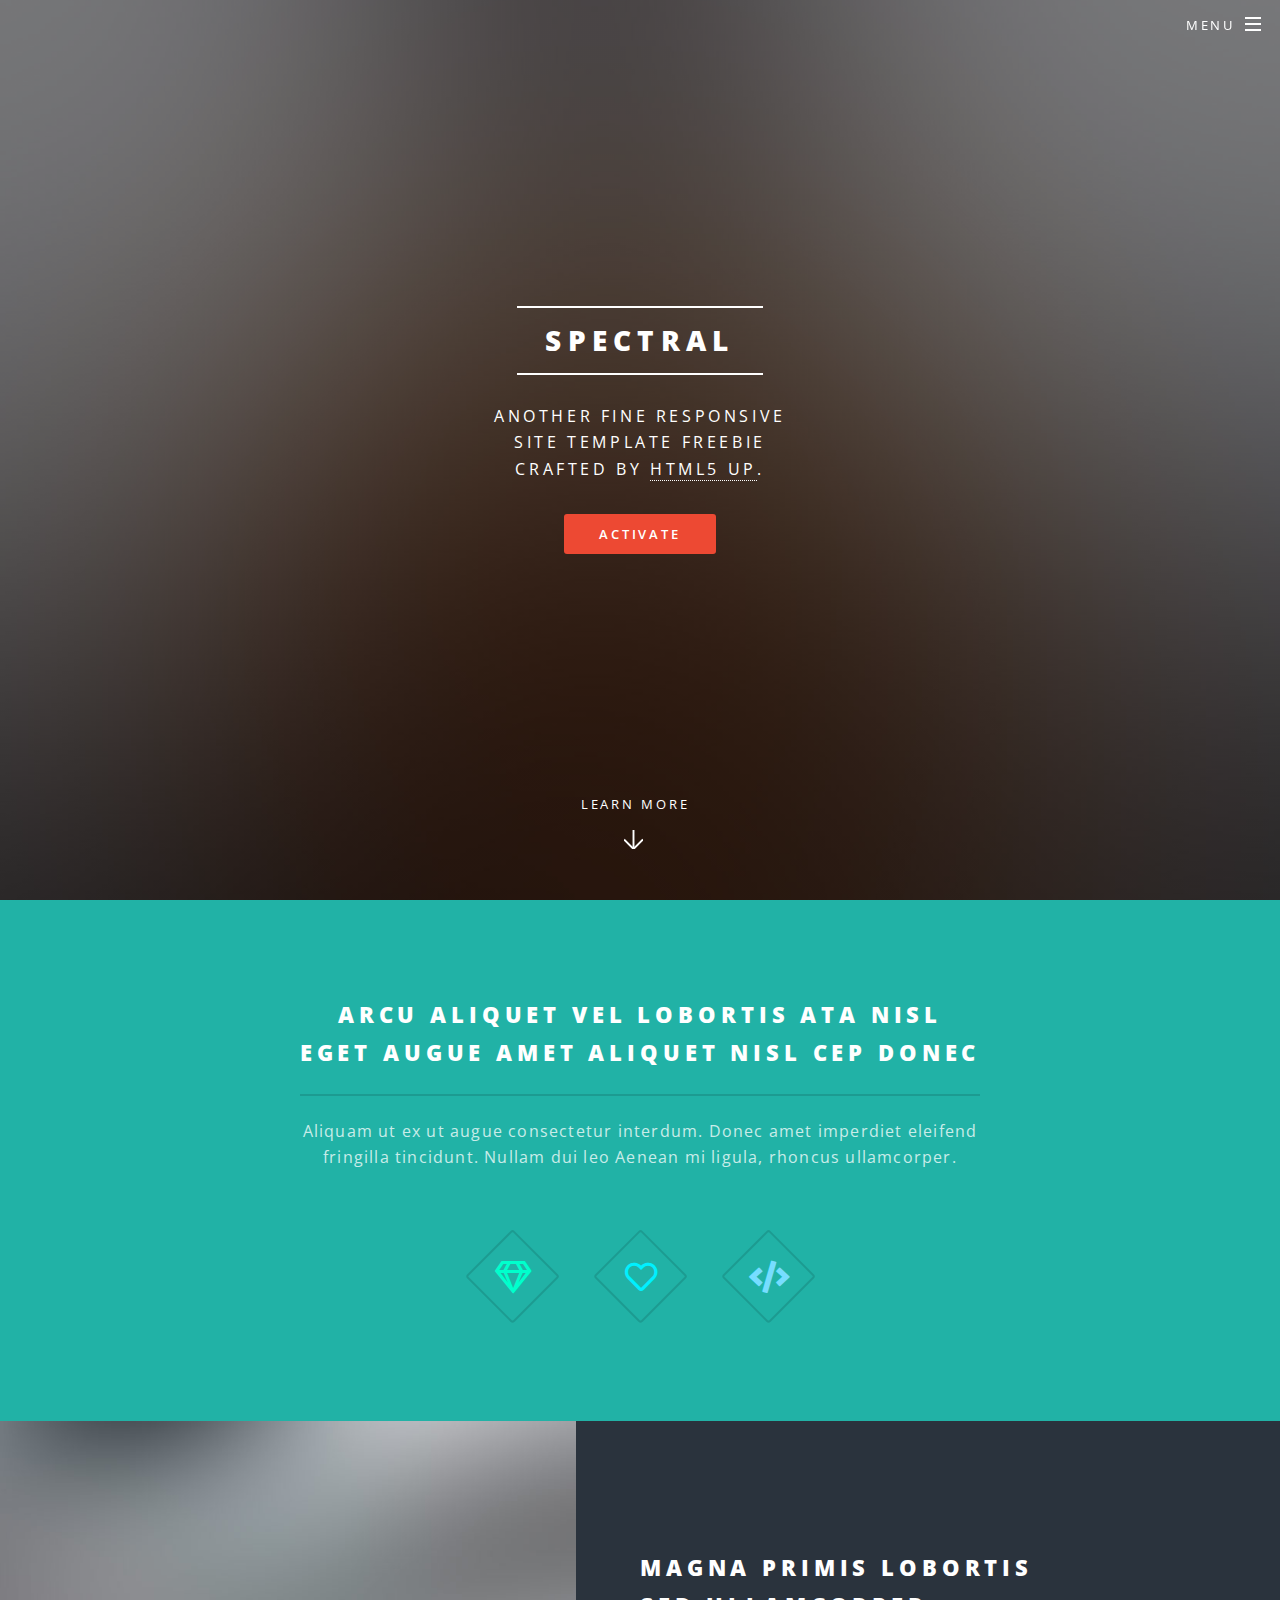
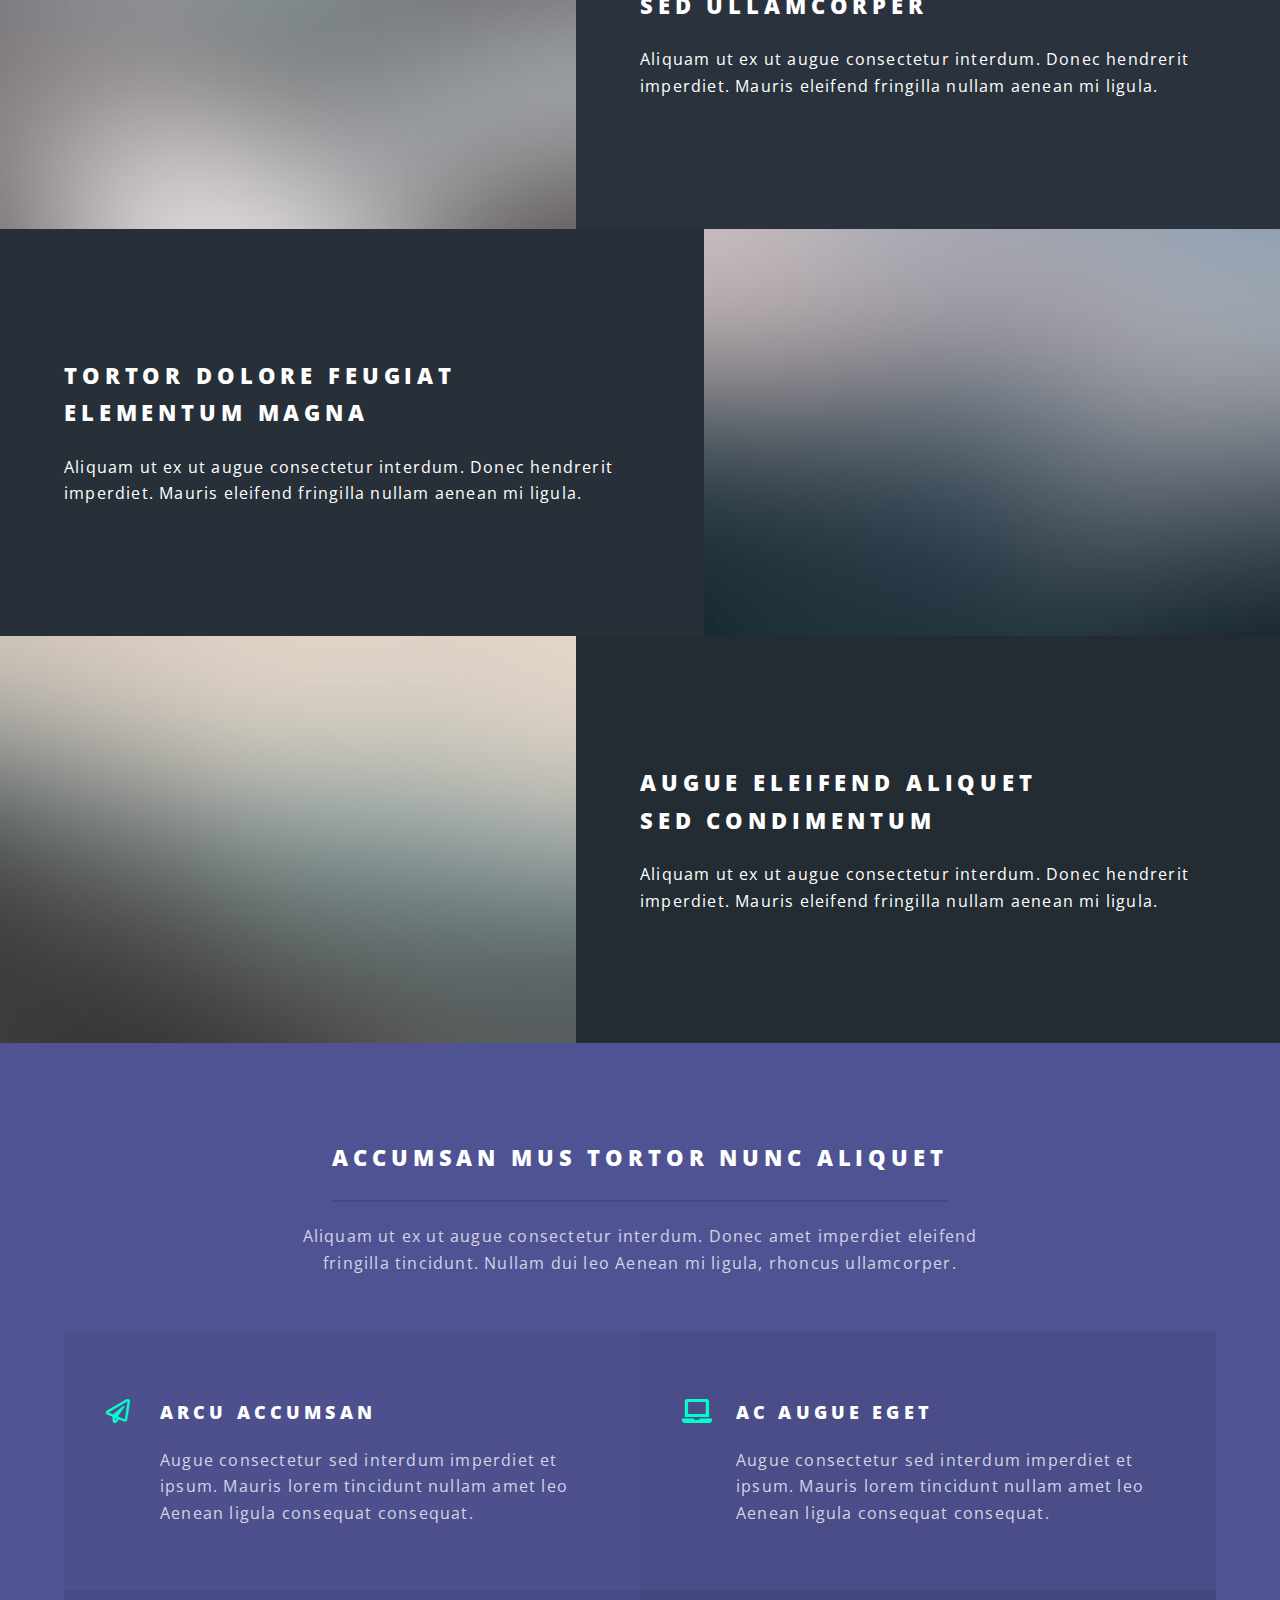
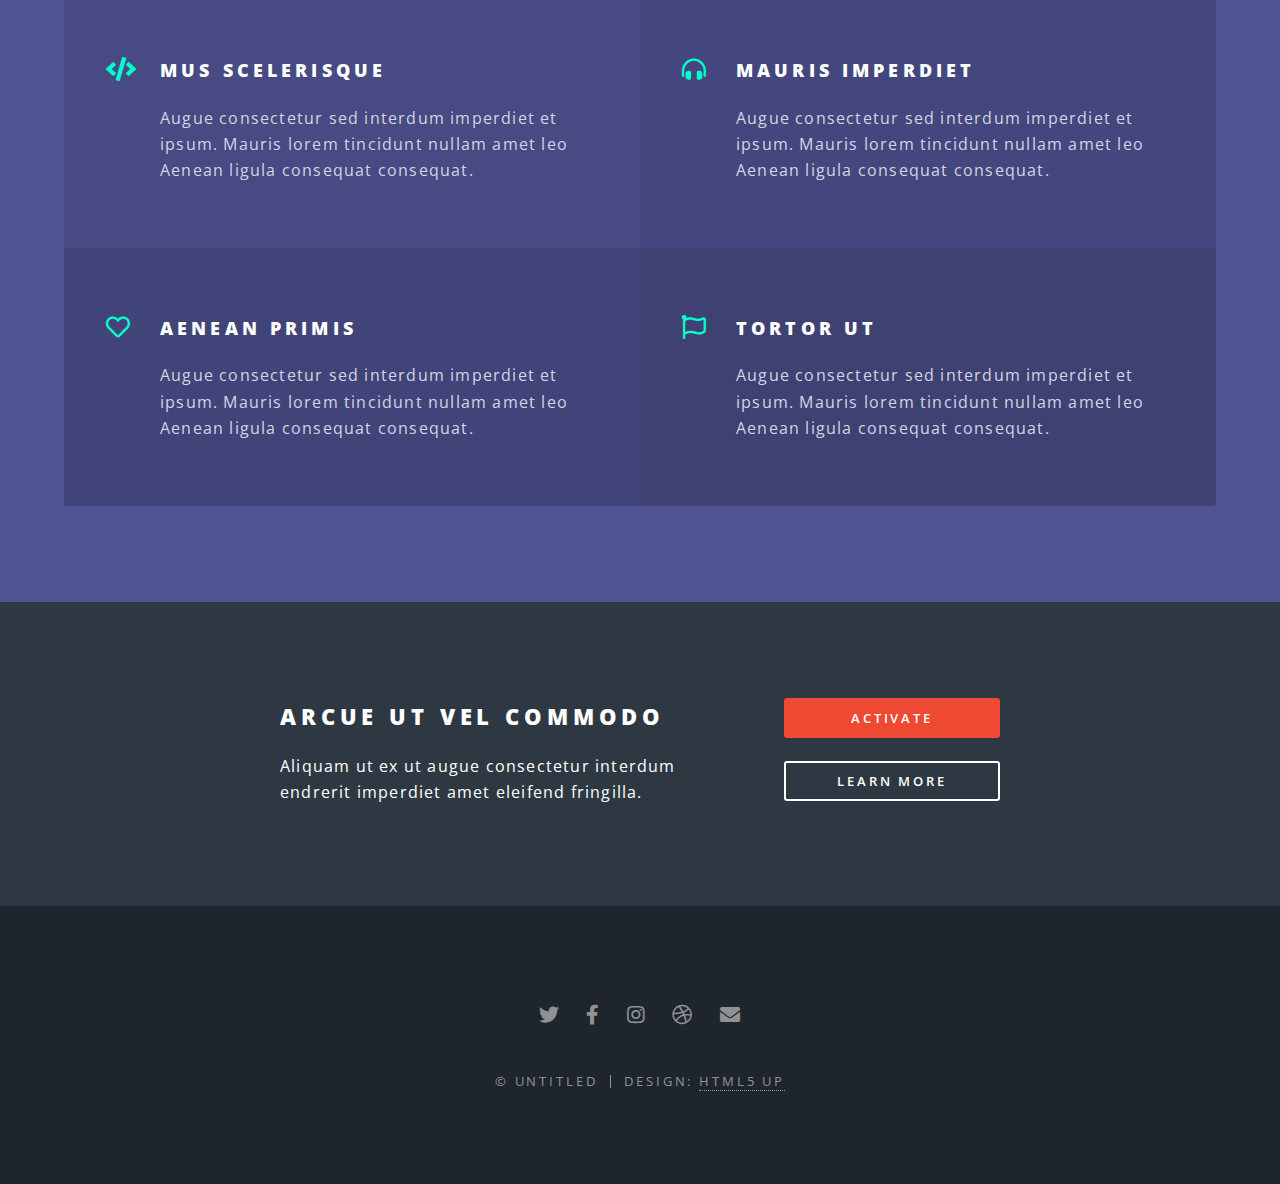
==== index.html @ 1d1eb337 "visualizar" ====
<!DOCTYPE HTML>
<!--
	Spectral by HTML5 UP
	html5up.net | @ajlkn
	Free for personal and commercial use under the CCA 3.0 license (html5up.net/license)
-->
<html>
	<head>
		<title>Spectral by HTML5 UP</title>
		<meta charset="utf-8" />
		<meta name="viewport" content="width=device-width, initial-scale=1, user-scalable=no" />
		<link rel="stylesheet" href="assets/css/main.css" />
		<noscript><link rel="stylesheet" href="assets/css/noscript.css" /></noscript>
	</head>
	<body class="landing is-preload">

		<!-- Page Wrapper -->
			<div id="page-wrapper">

				<!-- Header -->
					<header id="header" class="alt">
						<h1><a href="index.html">Spectral</a></h1>
						<nav id="nav">
							<ul>
								<li class="special">
									<a href="#menu" class="menuToggle"><span>Menu</span></a>
									<div id="menu">
										<ul>
											<li><a href="index.html">Home</a></li>
											<li><a href="generic.html">Generic</a></li>
                                            <li><a href="generic2.html">Generic2</a></li>
                                            <li><a href="generic3.html">Generic3</a></li>
                                            <li><a href="generic4.html">Generic4</a></li>
                                            
                                            
											<li><a href="elements.html">Elements</a></li>
											<li><a href="#">Sign Up</a></li>
											<li><a href="#">Log In</a></li>
										</ul>
									</div>
								</li>
							</ul>
						</nav>
					</header>

				<!-- Banner -->
					<section id="banner">
						<div class="inner">
							<h2>Spectral</h2>
							<p>Another fine responsive<br />
							site template freebie<br />
							crafted by <a href="http://html5up.net">HTML5 UP</a>.</p>
							<ul class="actions special">
								<li><a href="#" class="button primary">Activate</a></li>
							</ul>
						</div>
						<a href="#one" class="more scrolly">Learn More</a>
					</section>

				<!-- One -->
					<section id="one" class="wrapper style1 special">
						<div class="inner">
							<header class="major">
								<h2>Arcu aliquet vel lobortis ata nisl<br />
								eget augue amet aliquet nisl cep donec</h2>
								<p>Aliquam ut ex ut augue consectetur interdum. Donec amet imperdiet eleifend<br />
								fringilla tincidunt. Nullam dui leo Aenean mi ligula, rhoncus ullamcorper.</p>
							</header>
							<ul class="icons major">
								<li><span class="icon fa-gem major style1"><span class="label">Lorem</span></span></li>
								<li><span class="icon fa-heart major style2"><span class="label">Ipsum</span></span></li>
								<li><span class="icon solid fa-code major style3"><span class="label">Dolor</span></span></li>
							</ul>
						</div>
					</section>

				<!-- Two -->
					<section id="two" class="wrapper alt style2">
						<section class="spotlight">
							<div class="image"><img src="images/pic01.jpg" alt="" /></div><div class="content">
								<h2>Magna primis lobortis<br />
								sed ullamcorper</h2>
								<p>Aliquam ut ex ut augue consectetur interdum. Donec hendrerit imperdiet. Mauris eleifend fringilla nullam aenean mi ligula.</p>
							</div>
						</section>
						<section class="spotlight">
							<div class="image"><img src="images/pic02.jpg" alt="" /></div><div class="content">
								<h2>Tortor dolore feugiat<br />
								elementum magna</h2>
								<p>Aliquam ut ex ut augue consectetur interdum. Donec hendrerit imperdiet. Mauris eleifend fringilla nullam aenean mi ligula.</p>
							</div>
						</section>
						<section class="spotlight">
							<div class="image"><img src="images/pic03.jpg" alt="" /></div><div class="content">
								<h2>Augue eleifend aliquet<br />
								sed condimentum</h2>
								<p>Aliquam ut ex ut augue consectetur interdum. Donec hendrerit imperdiet. Mauris eleifend fringilla nullam aenean mi ligula.</p>
							</div>
						</section>
					</section>

				<!-- Three -->
					<section id="three" class="wrapper style3 special">
						<div class="inner">
							<header class="major">
								<h2>Accumsan mus tortor nunc aliquet</h2>
								<p>Aliquam ut ex ut augue consectetur interdum. Donec amet imperdiet eleifend<br />
								fringilla tincidunt. Nullam dui leo Aenean mi ligula, rhoncus ullamcorper.</p>
							</header>
							<ul class="features">
								<li class="icon fa-paper-plane">
									<h3>Arcu accumsan</h3>
									<p>Augue consectetur sed interdum imperdiet et ipsum. Mauris lorem tincidunt nullam amet leo Aenean ligula consequat consequat.</p>
								</li>
								<li class="icon solid fa-laptop">
									<h3>Ac Augue Eget</h3>
									<p>Augue consectetur sed interdum imperdiet et ipsum. Mauris lorem tincidunt nullam amet leo Aenean ligula consequat consequat.</p>
								</li>
								<li class="icon solid fa-code">
									<h3>Mus Scelerisque</h3>
									<p>Augue consectetur sed interdum imperdiet et ipsum. Mauris lorem tincidunt nullam amet leo Aenean ligula consequat consequat.</p>
								</li>
								<li class="icon solid fa-headphones-alt">
									<h3>Mauris Imperdiet</h3>
									<p>Augue consectetur sed interdum imperdiet et ipsum. Mauris lorem tincidunt nullam amet leo Aenean ligula consequat consequat.</p>
								</li>
								<li class="icon fa-heart">
									<h3>Aenean Primis</h3>
									<p>Augue consectetur sed interdum imperdiet et ipsum. Mauris lorem tincidunt nullam amet leo Aenean ligula consequat consequat.</p>
								</li>
								<li class="icon fa-flag">
									<h3>Tortor Ut</h3>
									<p>Augue consectetur sed interdum imperdiet et ipsum. Mauris lorem tincidunt nullam amet leo Aenean ligula consequat consequat.</p>
								</li>
							</ul>
						</div>
					</section>

				<!-- CTA -->
					<section id="cta" class="wrapper style4">
						<div class="inner">
							<header>
								<h2>Arcue ut vel commodo</h2>
								<p>Aliquam ut ex ut augue consectetur interdum endrerit imperdiet amet eleifend fringilla.</p>
							</header>
							<ul class="actions stacked">
								<li><a href="#" class="button fit primary">Activate</a></li>
								<li><a href="#" class="button fit">Learn More</a></li>
							</ul>
						</div>
					</section>

				<!-- Footer -->
					<footer id="footer">
						<ul class="icons">
							<li><a href="#" class="icon brands fa-twitter"><span class="label">Twitter</span></a></li>
							<li><a href="#" class="icon brands fa-facebook-f"><span class="label">Facebook</span></a></li>
							<li><a href="#" class="icon brands fa-instagram"><span class="label">Instagram</span></a></li>
							<li><a href="#" class="icon brands fa-dribbble"><span class="label">Dribbble</span></a></li>
							<li><a href="#" class="icon solid fa-envelope"><span class="label">Email</span></a></li>
						</ul>
						<ul class="copyright">
							<li>&copy; Untitled</li><li>Design: <a href="http://html5up.net">HTML5 UP</a></li>
						</ul>
					</footer>

			</div>

		<!-- Scripts -->
			<script src="assets/js/jquery.min.js"></script>
			<script src="assets/js/jquery.scrollex.min.js"></script>
			<script src="assets/js/jquery.scrolly.min.js"></script>
			<script src="assets/js/browser.min.js"></script>
			<script src="assets/js/breakpoints.min.js"></script>
			<script src="assets/js/util.js"></script>
			<script src="assets/js/main.js"></script>

	</body>
</html>
---- assets/css/main.css ----
@import url(fontawesome-all.min.css);
@import url("https://fonts.googleapis.com/css?family=Open+Sans:400,400italic,600,600italic,800,800italic");

/*
	Spectral by HTML5 UP
	html5up.net | @ajlkn
	Free for personal and commercial use under the CCA 3.0 license (html5up.net/license)
*/

html, body, div, span, applet, object,
iframe, h1, h2, h3, h4, h5, h6, p, blockquote,
pre, a, abbr, acronym, address, big, cite,
code, del, dfn, em, img, ins, kbd, q, s, samp,
small, strike, strong, sub, sup, tt, var, b,
u, i, center, dl, dt, dd, ol, ul, li, fieldset,
form, label, legend, table, caption, tbody,
tfoot, thead, tr, th, td, article, aside,
canvas, details, embed, figure, figcaption,
footer, header, hgroup, menu, nav, output, ruby,
section, summary, time, mark, audio, video {
	margin: 0;
	padding: 0;
	border: 0;
	font-size: 100%;
	font: inherit;
	vertical-align: baseline;}

article, aside, details, figcaption, figure,
footer, header, hgroup, menu, nav, section {
	display: block;}

body {
	line-height: 1;
}

ol, ul {
	list-style: none;
}

blockquote, q {
	quotes: none;
}

	blockquote:before, blockquote:after, q:before, q:after {
		content: '';
		content: none;
	}

table {
	border-collapse: collapse;
	border-spacing: 0;
}

body {
	-webkit-text-size-adjust: none;
}

mark {
	background-color: transparent;
	color: inherit;
}

input::-moz-focus-inner {
	border: 0;
	padding: 0;
}

input, select, textarea {
	-moz-appearance: none;
	-webkit-appearance: none;
	-ms-appearance: none;
	appearance: none;
}

/* Basic */

	@-ms-viewport {
		width: device-width;
	}

	html {
		box-sizing: border-box;
	}

	*, *:before, *:after {
		box-sizing: inherit;
	}

	body {
		background: #2e3842;
	}

		body.is-preload *, body.is-preload *:before, body.is-preload *:after {
			-moz-animation: none !important;
			-webkit-animation: none !important;
			-ms-animation: none !important;
			animation: none !important;
			-moz-transition: none !important;
			-webkit-transition: none !important;
			-ms-transition: none !important;
			transition: none !important;
		}

	body, input, select, textarea {
		color: #fff;
		font-family: "Open Sans", Helvetica, sans-serif;
		font-size: 15pt;
		font-weight: 400;
		letter-spacing: 0.075em;
		line-height: 1.65em;
	}

		@media screen and (max-width: 1680px) {

			body, input, select, textarea {
				font-size: 13pt;
			}

		}

		@media screen and (max-width: 1280px) {

			body, input, select, textarea {
				font-size: 12pt;
			}

		}

		@media screen and (max-width: 736px) {

			body, input, select, textarea {
				font-size: 11pt;
				letter-spacing: 0.0375em;
			}

		}

	a {
		-moz-transition: color 0.2s ease, border-bottom-color 0.2s ease;
		-webkit-transition: color 0.2s ease, border-bottom-color 0.2s ease;
		-ms-transition: color 0.2s ease, border-bottom-color 0.2s ease;
		transition: color 0.2s ease, border-bottom-color 0.2s ease;
		border-bottom: dotted 1px;
		color: inherit;
		text-decoration: none;
	}

		a:hover {
			border-bottom-color: transparent;
		}

	strong, b {
		color: #fff;
		font-weight: 600;
	}

	em, i {
		font-style: italic;
	}

	p {
		margin: 0 0 2em 0;
	}

	h1, h2, h3, h4, h5, h6 {
		color: #fff;
		font-weight: 800;
		letter-spacing: 0.225em;
		line-height: 1em;
		margin: 0 0 1em 0;
		text-transform: uppercase;
	}

		h1 a, h2 a, h3 a, h4 a, h5 a, h6 a {
			color: inherit;
			text-decoration: none;
		}

	h2 {
		font-size: 1.35em;
		line-height: 1.75em;
	}

		@media screen and (max-width: 736px) {

			h2 {
				font-size: 1.1em;
				line-height: 1.65em;
			}

		}

	h3 {
		font-size: 1.15em;
		line-height: 1.75em;
	}

		@media screen and (max-width: 736px) {

			h3 {
				font-size: 1em;
				line-height: 1.65em;
			}

		}

	h4 {
		font-size: 1em;
		line-height: 1.5em;
	}

	h5 {
		font-size: 0.8em;
		line-height: 1.5em;
	}

	h6 {
		font-size: 0.7em;
		line-height: 1.5em;
	}

	sub {
		font-size: 0.8em;
		position: relative;
		top: 0.5em;
	}

	sup {
		font-size: 0.8em;
		position: relative;
		top: -0.5em;
	}

	hr {
		border: 0;
		border-bottom: solid 2px #fff;
		margin: 3em 0;
	}

		hr.major {
			margin: 4.5em 0;
		}

	blockquote {
		border-left: solid 4px #fff;
		font-style: italic;
		margin: 0 0 2em 0;
		padding: 0.5em 0 0.5em 2em;
	}

	code {
		background: rgba(144, 144, 144, 0.25);
		border-radius: 3px;
		font-family: "Courier New", monospace;
		font-size: 0.9em;
		letter-spacing: 0;
		margin: 0 0.25em;
		padding: 0.25em 0.65em;
	}

	pre {
		-webkit-overflow-scrolling: touch;
		font-family: "Courier New", monospace;
		font-size: 0.9em;
		margin: 0 0 2em 0;
	}

		pre code {
			display: block;
			line-height: 1.75em;
			padding: 1em 1.5em;
			overflow-x: auto;
		}

	.align-left {
		text-align: left;
	}

	.align-center {
		text-align: center;
	}

	.align-right {
		text-align: right;
	}

/* Row */

	.row {
		display: flex;
		flex-wrap: wrap;
		box-sizing: border-box;
		align-items: stretch;
	}

		.row > * {
			box-sizing: border-box;
		}

		.row.gtr-uniform > * > :last-child {
			margin-bottom: 0;
		}

		.row.aln-left {
			justify-content: flex-start;
		}

		.row.aln-center {
			justify-content: center;
		}

		.row.aln-right {
			justify-content: flex-end;
		}

		.row.aln-top {
			align-items: flex-start;
		}

		.row.aln-middle {
			align-items: center;
		}

		.row.aln-bottom {
			align-items: flex-end;
		}

		.row > .imp {
			order: -1;
		}

		.row > .col-1 {
			width: 8.33333%;
		}

		.row > .off-1 {
			margin-left: 8.33333%;
		}

		.row > .col-2 {
			width: 16.66667%;
		}

		.row > .off-2 {
			margin-left: 16.66667%;
		}

		.row > .col-3 {
			width: 25%;
		}

		.row > .off-3 {
			margin-left: 25%;
		}

		.row > .col-4 {
			width: 33.33333%;
		}

		.row > .off-4 {
			margin-left: 33.33333%;
		}

		.row > .col-5 {
			width: 41.66667%;
		}

		.row > .off-5 {
			margin-left: 41.66667%;
		}

		.row > .col-6 {
			width: 50%;
		}

		.row > .off-6 {
			margin-left: 50%;
		}

		.row > .col-7 {
			width: 58.33333%;
		}

		.row > .off-7 {
			margin-left: 58.33333%;
		}

		.row > .col-8 {
			width: 66.66667%;
		}

		.row > .off-8 {
			margin-left: 66.66667%;
		}

		.row > .col-9 {
			width: 75%;
		}

		.row > .off-9 {
			margin-left: 75%;
		}

		.row > .col-10 {
			width: 83.33333%;
		}

		.row > .off-10 {
			margin-left: 83.33333%;
		}

		.row > .col-11 {
			width: 91.66667%;
		}

		.row > .off-11 {
			margin-left: 91.66667%;
		}

		.row > .col-12 {
			width: 100%;
		}

		.row > .off-12 {
			margin-left: 100%;
		}

		.row.gtr-0 {
			margin-top: 0;
			margin-left: 0em;
		}

			.row.gtr-0 > * {
				padding: 0 0 0 0em;
			}

			.row.gtr-0.gtr-uniform {
				margin-top: 0em;
			}

				.row.gtr-0.gtr-uniform > * {
					padding-top: 0em;
				}

		.row.gtr-25 {
			margin-top: 0;
			margin-left: -0.375em;
		}

			.row.gtr-25 > * {
				padding: 0 0 0 0.375em;
			}

			.row.gtr-25.gtr-uniform {
				margin-top: -0.375em;
			}

				.row.gtr-25.gtr-uniform > * {
					padding-top: 0.375em;
				}

		.row.gtr-50 {
			margin-top: 0;
			margin-left: -0.75em;
		}

			.row.gtr-50 > * {
				padding: 0 0 0 0.75em;
			}

			.row.gtr-50.gtr-uniform {
				margin-top: -0.75em;
			}

				.row.gtr-50.gtr-uniform > * {
					padding-top: 0.75em;
				}

		.row {
			margin-top: 0;
			margin-left: -1.5em;
		}

			.row > * {
				padding: 0 0 0 1.5em;
			}

			.row.gtr-uniform {
				margin-top: -1.5em;
			}

				.row.gtr-uniform > * {
					padding-top: 1.5em;
				}

		.row.gtr-150 {
			margin-top: 0;
			margin-left: -2.25em;
		}

			.row.gtr-150 > * {
				padding: 0 0 0 2.25em;
			}

			.row.gtr-150.gtr-uniform {
				margin-top: -2.25em;
			}

				.row.gtr-150.gtr-uniform > * {
					padding-top: 2.25em;
				}

		.row.gtr-200 {
			margin-top: 0;
			margin-left: -3em;
		}

			.row.gtr-200 > * {
				padding: 0 0 0 3em;
			}

			.row.gtr-200.gtr-uniform {
				margin-top: -3em;
			}

				.row.gtr-200.gtr-uniform > * {
					padding-top: 3em;
				}

		@media screen and (max-width: 1680px) {

			.row {
				display: flex;
				flex-wrap: wrap;
				box-sizing: border-box;
				align-items: stretch;
			}

				.row > * {
					box-sizing: border-box;
				}

				.row.gtr-uniform > * > :last-child {
					margin-bottom: 0;
				}

				.row.aln-left {
					justify-content: flex-start;
				}

				.row.aln-center {
					justify-content: center;
				}

				.row.aln-right {
					justify-content: flex-end;
				}

				.row.aln-top {
					align-items: flex-start;
				}

				.row.aln-middle {
					align-items: center;
				}

				.row.aln-bottom {
					align-items: flex-end;
				}

				.row > .imp-xlarge {
					order: -1;
				}

				.row > .col-1-xlarge {
					width: 8.33333%;
				}

				.row > .off-1-xlarge {
					margin-left: 8.33333%;
				}

				.row > .col-2-xlarge {
					width: 16.66667%;
				}

				.row > .off-2-xlarge {
					margin-left: 16.66667%;
				}

				.row > .col-3-xlarge {
					width: 25%;
				}

				.row > .off-3-xlarge {
					margin-left: 25%;
				}

				.row > .col-4-xlarge {
					width: 33.33333%;
				}

				.row > .off-4-xlarge {
					margin-left: 33.33333%;
				}

				.row > .col-5-xlarge {
					width: 41.66667%;
				}

				.row > .off-5-xlarge {
					margin-left: 41.66667%;
				}

				.row > .col-6-xlarge {
					width: 50%;
				}

				.row > .off-6-xlarge {
					margin-left: 50%;
				}

				.row > .col-7-xlarge {
					width: 58.33333%;
				}

				.row > .off-7-xlarge {
					margin-left: 58.33333%;
				}

				.row > .col-8-xlarge {
					width: 66.66667%;
				}

				.row > .off-8-xlarge {
					margin-left: 66.66667%;
				}

				.row > .col-9-xlarge {
					width: 75%;
				}

				.row > .off-9-xlarge {
					margin-left: 75%;
				}

				.row > .col-10-xlarge {
					width: 83.33333%;
				}

				.row > .off-10-xlarge {
					margin-left: 83.33333%;
				}

				.row > .col-11-xlarge {
					width: 91.66667%;
				}

				.row > .off-11-xlarge {
					margin-left: 91.66667%;
				}

				.row > .col-12-xlarge {
					width: 100%;
				}

				.row > .off-12-xlarge {
					margin-left: 100%;
				}

				.row.gtr-0 {
					margin-top: 0;
					margin-left: 0em;
				}

					.row.gtr-0 > * {
						padding: 0 0 0 0em;
					}

					.row.gtr-0.gtr-uniform {
						margin-top: 0em;
					}

						.row.gtr-0.gtr-uniform > * {
							padding-top: 0em;
						}

				.row.gtr-25 {
					margin-top: 0;
					margin-left: -0.375em;
				}

					.row.gtr-25 > * {
						padding: 0 0 0 0.375em;
					}

					.row.gtr-25.gtr-uniform {
						margin-top: -0.375em;
					}

						.row.gtr-25.gtr-uniform > * {
							padding-top: 0.375em;
						}

				.row.gtr-50 {
					margin-top: 0;
					margin-left: -0.75em;
				}

					.row.gtr-50 > * {
						padding: 0 0 0 0.75em;
					}

					.row.gtr-50.gtr-uniform {
						margin-top: -0.75em;
					}

						.row.gtr-50.gtr-uniform > * {
							padding-top: 0.75em;
						}

				.row {
					margin-top: 0;
					margin-left: -1.5em;
				}

					.row > * {
						padding: 0 0 0 1.5em;
					}

					.row.gtr-uniform {
						margin-top: -1.5em;
					}

						.row.gtr-uniform > * {
							padding-top: 1.5em;
						}

				.row.gtr-150 {
					margin-top: 0;
					margin-left: -2.25em;
				}

					.row.gtr-150 > * {
						padding: 0 0 0 2.25em;
					}

					.row.gtr-150.gtr-uniform {
						margin-top: -2.25em;
					}

						.row.gtr-150.gtr-uniform > * {
							padding-top: 2.25em;
						}

				.row.gtr-200 {
					margin-top: 0;
					margin-left: -3em;
				}

					.row.gtr-200 > * {
						padding: 0 0 0 3em;
					}

					.row.gtr-200.gtr-uniform {
						margin-top: -3em;
					}

						.row.gtr-200.gtr-uniform > * {
							padding-top: 3em;
						}

		}

		@media screen and (max-width: 1280px) {

			.row {
				display: flex;
				flex-wrap: wrap;
				box-sizing: border-box;
				align-items: stretch;
			}

				.row > * {
					box-sizing: border-box;
				}

				.row.gtr-uniform > * > :last-child {
					margin-bottom: 0;
				}

				.row.aln-left {
					justify-content: flex-start;
				}

				.row.aln-center {
					justify-content: center;
				}

				.row.aln-right {
					justify-content: flex-end;
				}

				.row.aln-top {
					align-items: flex-start;
				}

				.row.aln-middle {
					align-items: center;
				}

				.row.aln-bottom {
					align-items: flex-end;
				}

				.row > .imp-large {
					order: -1;
				}

				.row > .col-1-large {
					width: 8.33333%;
				}

				.row > .off-1-large {
					margin-left: 8.33333%;
				}

				.row > .col-2-large {
					width: 16.66667%;
				}

				.row > .off-2-large {
					margin-left: 16.66667%;
				}

				.row > .col-3-large {
					width: 25%;
				}

				.row > .off-3-large {
					margin-left: 25%;
				}

				.row > .col-4-large {
					width: 33.33333%;
				}

				.row > .off-4-large {
					margin-left: 33.33333%;
				}

				.row > .col-5-large {
					width: 41.66667%;
				}

				.row > .off-5-large {
					margin-left: 41.66667%;
				}

				.row > .col-6-large {
					width: 50%;
				}

				.row > .off-6-large {
					margin-left: 50%;
				}

				.row > .col-7-large {
					width: 58.33333%;
				}

				.row > .off-7-large {
					margin-left: 58.33333%;
				}

				.row > .col-8-large {
					width: 66.66667%;
				}

				.row > .off-8-large {
					margin-left: 66.66667%;
				}

				.row > .col-9-large {
					width: 75%;
				}

				.row > .off-9-large {
					margin-left: 75%;
				}

				.row > .col-10-large {
					width: 83.33333%;
				}

				.row > .off-10-large {
					margin-left: 83.33333%;
				}

				.row > .col-11-large {
					width: 91.66667%;
				}

				.row > .off-11-large {
					margin-left: 91.66667%;
				}

				.row > .col-12-large {
					width: 100%;
				}

				.row > .off-12-large {
					margin-left: 100%;
				}

				.row.gtr-0 {
					margin-top: 0;
					margin-left: 0em;
				}

					.row.gtr-0 > * {
						padding: 0 0 0 0em;
					}

					.row.gtr-0.gtr-uniform {
						margin-top: 0em;
					}

						.row.gtr-0.gtr-uniform > * {
							padding-top: 0em;
						}

				.row.gtr-25 {
					margin-top: 0;
					margin-left: -0.375em;
				}

					.row.gtr-25 > * {
						padding: 0 0 0 0.375em;
					}

					.row.gtr-25.gtr-uniform {
						margin-top: -0.375em;
					}

						.row.gtr-25.gtr-uniform > * {
							padding-top: 0.375em;
						}

				.row.gtr-50 {
					margin-top: 0;
					margin-left: -0.75em;
				}

					.row.gtr-50 > * {
						padding: 0 0 0 0.75em;
					}

					.row.gtr-50.gtr-uniform {
						margin-top: -0.75em;
					}

						.row.gtr-50.gtr-uniform > * {
							padding-top: 0.75em;
						}

				.row {
					margin-top: 0;
					margin-left: -1.5em;
				}

					.row > * {
						padding: 0 0 0 1.5em;
					}

					.row.gtr-uniform {
						margin-top: -1.5em;
					}

						.row.gtr-uniform > * {
							padding-top: 1.5em;
						}

				.row.gtr-150 {
					margin-top: 0;
					margin-left: -2.25em;
				}

					.row.gtr-150 > * {
						padding: 0 0 0 2.25em;
					}

					.row.gtr-150.gtr-uniform {
						margin-top: -2.25em;
					}

						.row.gtr-150.gtr-uniform > * {
							padding-top: 2.25em;
						}

				.row.gtr-200 {
					margin-top: 0;
					margin-left: -3em;
				}

					.row.gtr-200 > * {
						padding: 0 0 0 3em;
					}

					.row.gtr-200.gtr-uniform {
						margin-top: -3em;
					}

						.row.gtr-200.gtr-uniform > * {
							padding-top: 3em;
						}

		}

		@media screen and (max-width: 980px) {

			.row {
				display: flex;
				flex-wrap: wrap;
				box-sizing: border-box;
				align-items: stretch;
			}

				.row > * {
					box-sizing: border-box;
				}

				.row.gtr-uniform > * > :last-child {
					margin-bottom: 0;
				}

				.row.aln-left {
					justify-content: flex-start;
				}

				.row.aln-center {
					justify-content: center;
				}

				.row.aln-right {
					justify-content: flex-end;
				}

				.row.aln-top {
					align-items: flex-start;
				}

				.row.aln-middle {
					align-items: center;
				}

				.row.aln-bottom {
					align-items: flex-end;
				}

				.row > .imp-medium {
					order: -1;
				}

				.row > .col-1-medium {
					width: 8.33333%;
				}

				.row > .off-1-medium {
					margin-left: 8.33333%;
				}

				.row > .col-2-medium {
					width: 16.66667%;
				}

				.row > .off-2-medium {
					margin-left: 16.66667%;
				}

				.row > .col-3-medium {
					width: 25%;
				}

				.row > .off-3-medium {
					margin-left: 25%;
				}

				.row > .col-4-medium {
					width: 33.33333%;
				}

				.row > .off-4-medium {
					margin-left: 33.33333%;
				}

				.row > .col-5-medium {
					width: 41.66667%;
				}

				.row > .off-5-medium {
					margin-left: 41.66667%;
				}

				.row > .col-6-medium {
					width: 50%;
				}

				.row > .off-6-medium {
					margin-left: 50%;
				}

				.row > .col-7-medium {
					width: 58.33333%;
				}

				.row > .off-7-medium {
					margin-left: 58.33333%;
				}

				.row > .col-8-medium {
					width: 66.66667%;
				}

				.row > .off-8-medium {
					margin-left: 66.66667%;
				}

				.row > .col-9-medium {
					width: 75%;
				}

				.row > .off-9-medium {
					margin-left: 75%;
				}

				.row > .col-10-medium {
					width: 83.33333%;
				}

				.row > .off-10-medium {
					margin-left: 83.33333%;
				}

				.row > .col-11-medium {
					width: 91.66667%;
				}

				.row > .off-11-medium {
					margin-left: 91.66667%;
				}

				.row > .col-12-medium {
					width: 100%;
				}

				.row > .off-12-medium {
					margin-left: 100%;
				}

				.row.gtr-0 {
					margin-top: 0;
					margin-left: 0em;
				}

					.row.gtr-0 > * {
						padding: 0 0 0 0em;
					}

					.row.gtr-0.gtr-uniform {
						margin-top: 0em;
					}

						.row.gtr-0.gtr-uniform > * {
							padding-top: 0em;
						}

				.row.gtr-25 {
					margin-top: 0;
					margin-left: -0.375em;
				}

					.row.gtr-25 > * {
						padding: 0 0 0 0.375em;
					}

					.row.gtr-25.gtr-uniform {
						margin-top: -0.375em;
					}

						.row.gtr-25.gtr-uniform > * {
							padding-top: 0.375em;
						}

				.row.gtr-50 {
					margin-top: 0;
					margin-left: -0.75em;
				}

					.row.gtr-50 > * {
						padding: 0 0 0 0.75em;
					}

					.row.gtr-50.gtr-uniform {
						margin-top: -0.75em;
					}

						.row.gtr-50.gtr-uniform > * {
							padding-top: 0.75em;
						}

				.row {
					margin-top: 0;
					margin-left: -1.5em;
				}

					.row > * {
						padding: 0 0 0 1.5em;
					}

					.row.gtr-uniform {
						margin-top: -1.5em;
					}

						.row.gtr-uniform > * {
							padding-top: 1.5em;
						}

				.row.gtr-150 {
					margin-top: 0;
					margin-left: -2.25em;
				}

					.row.gtr-150 > * {
						padding: 0 0 0 2.25em;
					}

					.row.gtr-150.gtr-uniform {
						margin-top: -2.25em;
					}

						.row.gtr-150.gtr-uniform > * {
							padding-top: 2.25em;
						}

				.row.gtr-200 {
					margin-top: 0;
					margin-left: -3em;
				}

					.row.gtr-200 > * {
						padding: 0 0 0 3em;
					}

					.row.gtr-200.gtr-uniform {
						margin-top: -3em;
					}

						.row.gtr-200.gtr-uniform > * {
							padding-top: 3em;
						}

		}

		@media screen and (max-width: 736px) {

			.row {
				display: flex;
				flex-wrap: wrap;
				box-sizing: border-box;
				align-items: stretch;
			}

				.row > * {
					box-sizing: border-box;
				}

				.row.gtr-uniform > * > :last-child {
					margin-bottom: 0;
				}

				.row.aln-left {
					justify-content: flex-start;
				}

				.row.aln-center {
					justify-content: center;
				}

				.row.aln-right {
					justify-content: flex-end;
				}

				.row.aln-top {
					align-items: flex-start;
				}

				.row.aln-middle {
					align-items: center;
				}

				.row.aln-bottom {
					align-items: flex-end;
				}

				.row > .imp-small {
					order: -1;
				}

				.row > .col-1-small {
					width: 8.33333%;
				}

				.row > .off-1-small {
					margin-left: 8.33333%;
				}

				.row > .col-2-small {
					width: 16.66667%;
				}

				.row > .off-2-small {
					margin-left: 16.66667%;
				}

				.row > .col-3-small {
					width: 25%;
				}

				.row > .off-3-small {
					margin-left: 25%;
				}

				.row > .col-4-small {
					width: 33.33333%;
				}

				.row > .off-4-small {
					margin-left: 33.33333%;
				}

				.row > .col-5-small {
					width: 41.66667%;
				}

				.row > .off-5-small {
					margin-left: 41.66667%;
				}

				.row > .col-6-small {
					width: 50%;
				}

				.row > .off-6-small {
					margin-left: 50%;
				}

				.row > .col-7-small {
					width: 58.33333%;
				}

				.row > .off-7-small {
					margin-left: 58.33333%;
				}

				.row > .col-8-small {
					width: 66.66667%;
				}

				.row > .off-8-small {
					margin-left: 66.66667%;
				}

				.row > .col-9-small {
					width: 75%;
				}

				.row > .off-9-small {
					margin-left: 75%;
				}

				.row > .col-10-small {
					width: 83.33333%;
				}

				.row > .off-10-small {
					margin-left: 83.33333%;
				}

				.row > .col-11-small {
					width: 91.66667%;
				}

				.row > .off-11-small {
					margin-left: 91.66667%;
				}

				.row > .col-12-small {
					width: 100%;
				}

				.row > .off-12-small {
					margin-left: 100%;
				}

				.row.gtr-0 {
					margin-top: 0;
					margin-left: 0em;
				}

					.row.gtr-0 > * {
						padding: 0 0 0 0em;
					}

					.row.gtr-0.gtr-uniform {
						margin-top: 0em;
					}

						.row.gtr-0.gtr-uniform > * {
							padding-top: 0em;
						}

				.row.gtr-25 {
					margin-top: 0;
					margin-left: -0.375em;
				}

					.row.gtr-25 > * {
						padding: 0 0 0 0.375em;
					}

					.row.gtr-25.gtr-uniform {
						margin-top: -0.375em;
					}

						.row.gtr-25.gtr-uniform > * {
							padding-top: 0.375em;
						}

				.row.gtr-50 {
					margin-top: 0;
					margin-left: -0.75em;
				}

					.row.gtr-50 > * {
						padding: 0 0 0 0.75em;
					}

					.row.gtr-50.gtr-uniform {
						margin-top: -0.75em;
					}

						.row.gtr-50.gtr-uniform > * {
							padding-top: 0.75em;
						}

				.row {
					margin-top: 0;
					margin-left: -1.5em;
				}

					.row > * {
						padding: 0 0 0 1.5em;
					}

					.row.gtr-uniform {
						margin-top: -1.5em;
					}

						.row.gtr-uniform > * {
							padding-top: 1.5em;
						}

				.row.gtr-150 {
					margin-top: 0;
					margin-left: -2.25em;
				}

					.row.gtr-150 > * {
						padding: 0 0 0 2.25em;
					}

					.row.gtr-150.gtr-uniform {
						margin-top: -2.25em;
					}

						.row.gtr-150.gtr-uniform > * {
							padding-top: 2.25em;
						}

				.row.gtr-200 {
					margin-top: 0;
					margin-left: -3em;
				}

					.row.gtr-200 > * {
						padding: 0 0 0 3em;
					}

					.row.gtr-200.gtr-uniform {
						margin-top: -3em;
					}

						.row.gtr-200.gtr-uniform > * {
							padding-top: 3em;
						}

		}

		@media screen and (max-width: 480px) {

			.row {
				display: flex;
				flex-wrap: wrap;
				box-sizing: border-box;
				align-items: stretch;
			}

				.row > * {
					box-sizing: border-box;
				}

				.row.gtr-uniform > * > :last-child {
					margin-bottom: 0;
				}

				.row.aln-left {
					justify-content: flex-start;
				}

				.row.aln-center {
					justify-content: center;
				}

				.row.aln-right {
					justify-content: flex-end;
				}

				.row.aln-top {
					align-items: flex-start;
				}

				.row.aln-middle {
					align-items: center;
				}

				.row.aln-bottom {
					align-items: flex-end;
				}

				.row > .imp-xsmall {
					order: -1;
				}

				.row > .col-1-xsmall {
					width: 8.33333%;
				}

				.row > .off-1-xsmall {
					margin-left: 8.33333%;
				}

				.row > .col-2-xsmall {
					width: 16.66667%;
				}

				.row > .off-2-xsmall {
					margin-left: 16.66667%;
				}

				.row > .col-3-xsmall {
					width: 25%;
				}

				.row > .off-3-xsmall {
					margin-left: 25%;
				}

				.row > .col-4-xsmall {
					width: 33.33333%;
				}

				.row > .off-4-xsmall {
					margin-left: 33.33333%;
				}

				.row > .col-5-xsmall {
					width: 41.66667%;
				}

				.row > .off-5-xsmall {
					margin-left: 41.66667%;
				}

				.row > .col-6-xsmall {
					width: 50%;
				}

				.row > .off-6-xsmall {
					margin-left: 50%;
				}

				.row > .col-7-xsmall {
					width: 58.33333%;
				}

				.row > .off-7-xsmall {
					margin-left: 58.33333%;
				}

				.row > .col-8-xsmall {
					width: 66.66667%;
				}

				.row > .off-8-xsmall {
					margin-left: 66.66667%;
				}

				.row > .col-9-xsmall {
					width: 75%;
				}

				.row > .off-9-xsmall {
					margin-left: 75%;
				}

				.row > .col-10-xsmall {
					width: 83.33333%;
				}

				.row > .off-10-xsmall {
					margin-left: 83.33333%;
				}

				.row > .col-11-xsmall {
					width: 91.66667%;
				}

				.row > .off-11-xsmall {
					margin-left: 91.66667%;
				}

				.row > .col-12-xsmall {
					width: 100%;
				}

				.row > .off-12-xsmall {
					margin-left: 100%;
				}

				.row.gtr-0 {
					margin-top: 0;
					margin-left: 0em;
				}

					.row.gtr-0 > * {
						padding: 0 0 0 0em;
					}

					.row.gtr-0.gtr-uniform {
						margin-top: 0em;
					}

						.row.gtr-0.gtr-uniform > * {
							padding-top: 0em;
						}

				.row.gtr-25 {
					margin-top: 0;
					margin-left: -0.375em;
				}

					.row.gtr-25 > * {
						padding: 0 0 0 0.375em;
					}

					.row.gtr-25.gtr-uniform {
						margin-top: -0.375em;
					}

						.row.gtr-25.gtr-uniform > * {
							padding-top: 0.375em;
						}

				.row.gtr-50 {
					margin-top: 0;
					margin-left: -0.75em;
				}

					.row.gtr-50 > * {
						padding: 0 0 0 0.75em;
					}

					.row.gtr-50.gtr-uniform {
						margin-top: -0.75em;
					}

						.row.gtr-50.gtr-uniform > * {
							padding-top: 0.75em;
						}

				.row {
					margin-top: 0;
					margin-left: -1.5em;
				}

					.row > * {
						padding: 0 0 0 1.5em;
					}

					.row.gtr-uniform {
						margin-top: -1.5em;
					}

						.row.gtr-uniform > * {
							padding-top: 1.5em;
						}

				.row.gtr-150 {
					margin-top: 0;
					margin-left: -2.25em;
				}

					.row.gtr-150 > * {
						padding: 0 0 0 2.25em;
					}

					.row.gtr-150.gtr-uniform {
						margin-top: -2.25em;
					}

						.row.gtr-150.gtr-uniform > * {
							padding-top: 2.25em;
						}

				.row.gtr-200 {
					margin-top: 0;
					margin-left: -3em;
				}

					.row.gtr-200 > * {
						padding: 0 0 0 3em;
					}

					.row.gtr-200.gtr-uniform {
						margin-top: -3em;
					}

						.row.gtr-200.gtr-uniform > * {
							padding-top: 3em;
						}

		}

/* Section/Article */

	section.special, article.special {
		text-align: center;
	}

	header p {
		color: rgba(255, 255, 255, 0.5);
		position: relative;
		top: -0.25em;
	}

	header h3 + p {
		font-size: 1.1em;
	}

	header h4 + p,
	header h5 + p,
	header h6 + p {
		font-size: 0.9em;
	}

	header.major {
		margin: 0 0 3.5em 0;
	}

		header.major h2, header.major h3, header.major h4, header.major h5, header.major h6 {
			border-bottom: solid 2px #fff;
			display: inline-block;
			padding-bottom: 1em;
			position: relative;
		}

			header.major h2:after, header.major h3:after, header.major h4:after, header.major h5:after, header.major h6:after {
				content: '';
				display: block;
				height: 1px;
			}

		header.major p {
			color: #fff;
			top: 0;
		}

		@media screen and (max-width: 736px) {

			header.major {
				margin: 0 0 2em 0;
			}

		}

	@media screen and (max-width: 980px) {

		header br {
			display: none;
		}

	}

/* Form */

	form {
		margin: 0 0 2em 0;
	}

	label {
		color: #fff;
		display: block;
		font-size: 0.9em;
		font-weight: 600;
		margin: 0 0 1em 0;
	}

	input[type="text"],
	input[type="password"],
	input[type="email"],
	select,
	textarea {
		-moz-appearance: none;
		-webkit-appearance: none;
		-ms-appearance: none;
		appearance: none;
		background-color: rgba(144, 144, 144, 0.25);
		border-radius: 3px;
		border: none;
		color: inherit;
		display: block;
		outline: 0;
		padding: 0 1em;
		text-decoration: none;
		width: 100%;
	}

		input[type="text"]:invalid,
		input[type="password"]:invalid,
		input[type="email"]:invalid,
		select:invalid,
		textarea:invalid {
			box-shadow: none;
		}

		input[type="text"]:focus,
		input[type="password"]:focus,
		input[type="email"]:focus,
		select:focus,
		textarea:focus {
			box-shadow: 0 0 0 2px #21b2a6;
		}

	select {
		background-size: 1.25em;
		background-repeat: no-repeat;
		background-position: calc(100% - 1em) center;
		height: 2.75em;
		padding-right: 2.75em;
		text-overflow: ellipsis;
	}

		select:focus::-ms-value {
			background-color: transparent;
		}

		select::-ms-expand {
			display: none;
		}

	input[type="text"],
	input[type="password"],
	input[type="email"],
	select {
		height: 2.75em;
	}

	textarea {
		padding: 0.75em 1em;
	}

	input[type="checkbox"],
	input[type="radio"] {
		-moz-appearance: none;
		-webkit-appearance: none;
		-ms-appearance: none;
		appearance: none;
		display: block;
		float: left;
		margin-right: -2em;
		opacity: 0;
		width: 1em;
		z-index: -1;
	}

		input[type="checkbox"] + label,
		input[type="radio"] + label {
			text-decoration: none;
			color: #fff;
			cursor: pointer;
			display: inline-block;
			font-size: 1em;
			font-weight: 400;
			padding-left: 2.4em;
			padding-right: 0.75em;
			position: relative;
		}

			input[type="checkbox"] + label:before,
			input[type="radio"] + label:before {
				-moz-osx-font-smoothing: grayscale;
				-webkit-font-smoothing: antialiased;
				display: inline-block;
				font-style: normal;
				font-variant: normal;
				text-rendering: auto;
				line-height: 1;
				text-transform: none !important;
				font-family: 'Font Awesome 5 Free';
				font-weight: 900;
			}

			input[type="checkbox"] + label:before,
			input[type="radio"] + label:before {
				background: rgba(144, 144, 144, 0.25);
				border-radius: 3px;
				content: '';
				display: inline-block;
				font-size: 0.8em;
				height: 2.0625em;
				left: 0;
				line-height: 2.0625em;
				position: absolute;
				text-align: center;
				top: 0;
				width: 2.0625em;
			}

		input[type="checkbox"]:checked + label:before,
		input[type="radio"]:checked + label:before {
			background: #2e3842;
			color: #fff;
			content: '\f00c';
		}

		input[type="checkbox"]:focus + label:before,
		input[type="radio"]:focus + label:before {
			box-shadow: 0 0 0 2px #21b2a6;
		}

	input[type="checkbox"] + label:before {
		border-radius: 3px;
	}

	input[type="radio"] + label:before {
		border-radius: 100%;
	}

	::-webkit-input-placeholder {
		color: rgba(255, 255, 255, 0.5) !important;
		opacity: 1.0;
	}

	:-moz-placeholder {
		color: rgba(255, 255, 255, 0.5) !important;
		opacity: 1.0;
	}

	::-moz-placeholder {
		color: rgba(255, 255, 255, 0.5) !important;
		opacity: 1.0;
	}

	:-ms-input-placeholder {
		color: rgba(255, 255, 255, 0.5) !important;
		opacity: 1.0;
	}

/* Box */

	.box {
		border-radius: 3px;
		border: solid 2px #fff;
		margin-bottom: 2em;
		padding: 1.5em;
	}

		.box > :last-child,
		.box > :last-child > :last-child,
		.box > :last-child > :last-child > :last-child {
			margin-bottom: 0;
		}

		.box.alt {
			border: 0;
			border-radius: 0;
			padding: 0;
		}

/* Icon */

	.icon {
		text-decoration: none;
		border-bottom: none;
		position: relative;
	}

		.icon:before {
			-moz-osx-font-smoothing: grayscale;
			-webkit-font-smoothing: antialiased;
			display: inline-block;
			font-style: normal;
			font-variant: normal;
			text-rendering: auto;
			line-height: 1;
			text-transform: none !important;
			font-family: 'Font Awesome 5 Free';
			font-weight: 400;
		}

		.icon > .label {
			display: none;
		}

		.icon:before {
			line-height: inherit;
		}

		.icon.solid:before {
			font-weight: 900;
		}

		.icon.brands:before {
			font-family: 'Font Awesome 5 Brands';
		}

		.icon.major {
			-moz-transform: rotate(-45deg);
			-webkit-transform: rotate(-45deg);
			-ms-transform: rotate(-45deg);
			transform: rotate(-45deg);
			border-radius: 3px;
			border: solid 2px #fff;
			display: inline-block;
			font-size: 1.35em;
			height: calc(3em + 2px);
			line-height: 3em;
			text-align: center;
			width: calc(3em + 2px);
		}

			.icon.major:before {
				-moz-transform: rotate(45deg);
				-webkit-transform: rotate(45deg);
				-ms-transform: rotate(45deg);
				transform: rotate(45deg);
				display: inline-block;
				font-size: 1.5em;
			}

			@media screen and (max-width: 736px) {

				.icon.major {
					font-size: 1em;
				}

			}

		.icon.style1 {
			color: #00ffcc;
		}

		.icon.style2 {
			color: #00f0ff;
		}

		.icon.style3 {
			color: #76ddff;
		}

/* Image */

	.image {
		border-radius: 3px;
		border: 0;
		display: inline-block;
		position: relative;
	}

		.image img {
			border-radius: 3px;
			display: block;
		}

		.image.left {
			float: left;
			margin: 0 2em 2em 0;
			top: 0.25em;
		}

		.image.right {
			float: right;
			margin: 0 0 2em 2em;
			top: 0.25em;
		}

		.image.left, .image.right {
			max-width: 40%;
		}

			.image.left img, .image.right img {
				width: 100%;
			}

		.image.fit {
			display: block;
			margin: 0 0 2em 0;
			width: 100%;
		}

			.image.fit img {
				width: 100%;
			}

/* List */

	ol {
		list-style: decimal;
		margin: 0 0 2em 0;
		padding-left: 1.25em;
	}

		ol li {
			padding-left: 0.25em;
		}

	ul {
		list-style: disc;
		margin: 0 0 2em 0;
		padding-left: 1em;
	}

		ul li {
			padding-left: 0.5em;
		}

		ul.alt {
			list-style: none;
			padding-left: 0;
		}

			ul.alt li {
				border-top: solid 1px #fff;
				padding: 0.5em 0;
			}

				ul.alt li:first-child {
					border-top: 0;
					padding-top: 0;
				}

	dl {
		margin: 0 0 2em 0;
	}

/* Actions */

	ul.actions {
		display: -moz-flex;
		display: -webkit-flex;
		display: -ms-flex;
		display: flex;
		cursor: default;
		list-style: none;
		margin-left: -1em;
		padding-left: 0;
	}

		ul.actions li {
			padding: 0 0 0 1em;
			vertical-align: middle;
		}

		ul.actions.special {
			-moz-justify-content: center;
			-webkit-justify-content: center;
			-ms-justify-content: center;
			justify-content: center;
			width: 100%;
			margin-left: 0;
		}

			ul.actions.special li:first-child {
				padding-left: 0;
			}

		ul.actions.stacked {
			-moz-flex-direction: column;
			-webkit-flex-direction: column;
			-ms-flex-direction: column;
			flex-direction: column;
			margin-left: 0;
		}

			ul.actions.stacked li {
				padding: 1em 0 0 0;
			}

				ul.actions.stacked li:first-child {
					padding-top: 0;
				}

		ul.actions.fit {
			width: calc(100% + 1em);
		}

			ul.actions.fit li {
				-moz-flex-grow: 1;
				-webkit-flex-grow: 1;
				-ms-flex-grow: 1;
				flex-grow: 1;
				-moz-flex-shrink: 1;
				-webkit-flex-shrink: 1;
				-ms-flex-shrink: 1;
				flex-shrink: 1;
				width: 100%;
			}

				ul.actions.fit li > * {
					width: 100%;
				}

			ul.actions.fit.stacked {
				width: 100%;
			}

		@media screen and (max-width: 480px) {

			ul.actions:not(.fixed) {
				-moz-flex-direction: column;
				-webkit-flex-direction: column;
				-ms-flex-direction: column;
				flex-direction: column;
				margin-left: 0;
				width: 100% !important;
			}

				ul.actions:not(.fixed) li {
					-moz-flex-grow: 1;
					-webkit-flex-grow: 1;
					-ms-flex-grow: 1;
					flex-grow: 1;
					-moz-flex-shrink: 1;
					-webkit-flex-shrink: 1;
					-ms-flex-shrink: 1;
					flex-shrink: 1;
					padding: 1em 0 0 0;
					text-align: center;
					width: 100%;
				}

					ul.actions:not(.fixed) li > * {
						width: 100%;
					}

					ul.actions:not(.fixed) li:first-child {
						padding-top: 0;
					}

					ul.actions:not(.fixed) li input[type="submit"],
					ul.actions:not(.fixed) li input[type="reset"],
					ul.actions:not(.fixed) li input[type="button"],
					ul.actions:not(.fixed) li button,
					ul.actions:not(.fixed) li .button {
						width: 100%;
					}

						ul.actions:not(.fixed) li input[type="submit"].icon:before,
						ul.actions:not(.fixed) li input[type="reset"].icon:before,
						ul.actions:not(.fixed) li input[type="button"].icon:before,
						ul.actions:not(.fixed) li button.icon:before,
						ul.actions:not(.fixed) li .button.icon:before {
							margin-left: -0.5em;
						}

		}

/* Icons */

	ul.icons {
		cursor: default;
		list-style: none;
		padding-left: 0;
	}

		ul.icons li {
			display: inline-block;
			padding: 0 1em 0 0;
		}

			ul.icons li:last-child {
				padding-right: 0 !important;
			}

		ul.icons.major {
			padding: 1em 0;
		}

			ul.icons.major li {
				padding-right: 3.5em;
			}

				@media screen and (max-width: 736px) {

					ul.icons.major li {
						padding: 0 1em !important;
					}

				}

/* Table */

	.table-wrapper {
		-webkit-overflow-scrolling: touch;
		overflow-x: auto;
	}

	table {
		margin: 0 0 2em 0;
		width: 100%;
	}

		table tbody tr {
			border: solid 1px #fff;
			border-left: 0;
			border-right: 0;
		}

			table tbody tr:nth-child(2n + 1) {
				background-color: rgba(144, 144, 144, 0.25);
			}

		table td {
			padding: 0.75em 0.75em;
		}

		table th {
			color: #fff;
			font-size: 0.9em;
			font-weight: 600;
			padding: 0 0.75em 0.75em 0.75em;
			text-align: left;
		}

		table thead {
			border-bottom: solid 2px #fff;
		}

		table tfoot {
			border-top: solid 2px #fff;
		}

		table.alt {
			border-collapse: separate;
		}

			table.alt tbody tr td {
				border: solid 1px #fff;
				border-left-width: 0;
				border-top-width: 0;
			}

				table.alt tbody tr td:first-child {
					border-left-width: 1px;
				}

			table.alt tbody tr:first-child td {
				border-top-width: 1px;
			}

			table.alt thead {
				border-bottom: 0;
			}

			table.alt tfoot {
				border-top: 0;
			}

/* Button */

	input[type="submit"],
	input[type="reset"],
	input[type="button"],
	button,
	.button {
		-moz-appearance: none;
		-webkit-appearance: none;
		-ms-appearance: none;
		appearance: none;
		-moz-transition: background-color 0.2s ease-in-out, color 0.2s ease-in-out;
		-webkit-transition: background-color 0.2s ease-in-out, color 0.2s ease-in-out;
		-ms-transition: background-color 0.2s ease-in-out, color 0.2s ease-in-out;
		transition: background-color 0.2s ease-in-out, color 0.2s ease-in-out;
		background-color: transparent;
		border-radius: 3px;
		border: 0;
		box-shadow: inset 0 0 0 2px #fff;
		color: #fff;
		cursor: pointer;
		display: inline-block;
		font-size: 0.8em;
		font-weight: 600;
		height: 3.125em;
		letter-spacing: 0.225em;
		line-height: 3.125em;
		max-width: 30em;
		padding: 0 2.75em;
		text-align: center;
		text-decoration: none;
		text-transform: uppercase;
		white-space: nowrap;
		overflow: hidden;
		text-overflow: ellipsis;
	}

		input[type="submit"]:hover,
		input[type="reset"]:hover,
		input[type="button"]:hover,
		button:hover,
		.button:hover {
			background-color: rgba(144, 144, 144, 0.25);
		}

		input[type="submit"]:active,
		input[type="reset"]:active,
		input[type="button"]:active,
		button:active,
		.button:active {
			background-color: rgba(144, 144, 144, 0.5);
		}

		input[type="submit"].icon:before,
		input[type="reset"].icon:before,
		input[type="button"].icon:before,
		button.icon:before,
		.button.icon:before {
			margin-right: 0.5em;
		}

		input[type="submit"].fit,
		input[type="reset"].fit,
		input[type="button"].fit,
		button.fit,
		.button.fit {
			width: 100%;
		}

		input[type="submit"].small,
		input[type="reset"].small,
		input[type="button"].small,
		button.small,
		.button.small {
			font-size: 0.8em;
		}

		input[type="submit"].large,
		input[type="reset"].large,
		input[type="button"].large,
		button.large,
		.button.large {
			font-size: 1.35em;
		}

		input[type="submit"].primary,
		input[type="reset"].primary,
		input[type="button"].primary,
		button.primary,
		.button.primary {
			background-color: #ed4933;
			box-shadow: none !important;
			color: #ffffff !important;
		}

			input[type="submit"].primary:hover,
			input[type="reset"].primary:hover,
			input[type="button"].primary:hover,
			button.primary:hover,
			.button.primary:hover {
				background-color: #ef5e4a !important;
			}

			input[type="submit"].primary:active,
			input[type="reset"].primary:active,
			input[type="button"].primary:active,
			button.primary:active,
			.button.primary:active {
				background-color: #eb341c !important;
			}

		input[type="submit"].disabled, input[type="submit"]:disabled,
		input[type="reset"].disabled,
		input[type="reset"]:disabled,
		input[type="button"].disabled,
		input[type="button"]:disabled,
		button.disabled,
		button:disabled,
		.button.disabled,
		.button:disabled {
			pointer-events: none;
			opacity: 0.25;
		}

		@media screen and (max-width: 736px) {

			input[type="submit"],
			input[type="reset"],
			input[type="button"],
			button,
			.button {
				height: 3.75em;
				line-height: 3.75em;
			}

		}

/* Features */

	.features {
		display: -moz-flex;
		display: -webkit-flex;
		display: -ms-flex;
		display: flex;
		-moz-flex-wrap: wrap;
		-webkit-flex-wrap: wrap;
		-ms-flex-wrap: wrap;
		flex-wrap: wrap;
		-moz-justify-content: center;
		-webkit-justify-content: center;
		-ms-justify-content: center;
		justify-content: center;
		list-style: none;
		padding: 0;
		width: 100%;
	}

		.features li {
			padding: 4em 4em 2em 6em ;
			display: block;
			position: relative;
			text-align: left;
			width: 50%;
		}

			.features li:nth-child(1) {
				background-color: rgba(0, 0, 0, 0.035);
			}

			.features li:nth-child(2) {
				background-color: rgba(0, 0, 0, 0.07);
			}

			.features li:nth-child(3) {
				background-color: rgba(0, 0, 0, 0.105);
			}

			.features li:nth-child(4) {
				background-color: rgba(0, 0, 0, 0.14);
			}

			.features li:nth-child(5) {
				background-color: rgba(0, 0, 0, 0.175);
			}

			.features li:nth-child(6) {
				background-color: rgba(0, 0, 0, 0.21);
			}

			.features li:nth-child(7) {
				background-color: rgba(0, 0, 0, 0.245);
			}

			.features li:nth-child(8) {
				background-color: rgba(0, 0, 0, 0.28);
			}

			.features li:nth-child(9) {
				background-color: rgba(0, 0, 0, 0.315);
			}

			.features li:nth-child(10) {
				background-color: rgba(0, 0, 0, 0.35);
			}

			.features li:before {
				display: block;
				color: #00ffcc;
				position: absolute;
				left: 1.75em;
				top: 2.75em;
				font-size: 1.5em;
			}

			.features li:nth-child(1) {
				border-top-left-radius: 3px;
			}

			.features li:nth-child(2) {
				border-top-right-radius: 3px;
			}

			.features li:nth-last-child(1) {
				border-bottom-right-radius: 3px;
			}

			.features li:nth-last-child(2) {
				border-bottom-left-radius: 3px;
			}

			@media screen and (max-width: 980px) {

				.features li {
					padding: 3em 2em 1em 2em ;
					text-align: center;
				}

					.features li:before {
						left: 0;
						margin: 0 0 1em 0;
						position: relative;
						top: 0;
					}

			}

			@media screen and (max-width: 736px) {

				.features li {
					padding: 3em 0 1em 0 ;
					background-color: transparent !important;
					border-top: solid 2px #fff;
					width: 100%;
				}

					.features li:first-child {
						border-top: 0;
					}

			}

/* Spotlight */

	.spotlight {
		-moz-align-items: center;
		-webkit-align-items: center;
		-ms-align-items: center;
		align-items: center;
		display: -moz-flex;
		display: -webkit-flex;
		display: -ms-flex;
		display: flex;
	}

		.spotlight .image {
			-moz-order: 1;
			-webkit-order: 1;
			-ms-order: 1;
			order: 1;
			border-radius: 0;
			width: 40%;
		}

			.spotlight .image img {
				border-radius: 0;
				width: 100%;
			}

		.spotlight .content {
			padding: 2em 4em 0.1em 4em ;
			-moz-order: 2;
			-webkit-order: 2;
			-ms-order: 2;
			order: 2;
			max-width: 48em;
			width: 60%;
		}

		.spotlight:nth-child(2n) {
			-moz-flex-direction: row-reverse;
			-webkit-flex-direction: row-reverse;
			-ms-flex-direction: row-reverse;
			flex-direction: row-reverse;
		}

		.spotlight:nth-child(1) {
			background-color: rgba(0, 0, 0, 0.075);
		}

		.spotlight:nth-child(2) {
			background-color: rgba(0, 0, 0, 0.15);
		}

		.spotlight:nth-child(3) {
			background-color: rgba(0, 0, 0, 0.225);
		}

		.spotlight:nth-child(4) {
			background-color: rgba(0, 0, 0, 0.3);
		}

		.spotlight:nth-child(5) {
			background-color: rgba(0, 0, 0, 0.375);
		}

		.spotlight:nth-child(6) {
			background-color: rgba(0, 0, 0, 0.45);
		}

		.spotlight:nth-child(7) {
			background-color: rgba(0, 0, 0, 0.525);
		}

		.spotlight:nth-child(8) {
			background-color: rgba(0, 0, 0, 0.6);
		}

		.spotlight:nth-child(9) {
			background-color: rgba(0, 0, 0, 0.675);
		}

		.spotlight:nth-child(10) {
			background-color: rgba(0, 0, 0, 0.75);
		}

		@media screen and (max-width: 1280px) {

			.spotlight .image {
				width: 45%;
			}

			.spotlight .content {
				width: 55%;
			}

		}

		@media screen and (max-width: 980px) {

			.spotlight {
				display: block;
			}

				.spotlight br {
					display: none;
				}

				.spotlight .image {
					width: 100%;
				}

				.spotlight .content {
					padding: 4em 3em 2em 3em ;
					max-width: none;
					text-align: center;
					width: 100%;
				}

		}

		@media screen and (max-width: 736px) {

			.spotlight .content {
				padding: 3em 2em 1em 2em ;
			}

		}

/* Wrapper */

	.wrapper {
		padding: 6em 0 4em 0 ;
	}

		.wrapper > .inner {
			width: 60em;
			margin: 0 auto;
		}

			@media screen and (max-width: 1280px) {

				.wrapper > .inner {
					width: 90%;
				}

			}

			@media screen and (max-width: 980px) {

				.wrapper > .inner {
					width: 100%;
				}

			}

		.wrapper.alt {
			padding: 0;
		}

		.wrapper.style1 {
			background-color: #21b2a6;
			color: #c8ece9;
		}

			.wrapper.style1 strong, .wrapper.style1 b {
				color: #ffffff;
			}

			.wrapper.style1 h2, .wrapper.style1 h3, .wrapper.style1 h4, .wrapper.style1 h5, .wrapper.style1 h6 {
				color: #ffffff;
			}

			.wrapper.style1 hr {
				border-color: rgba(0, 0, 0, 0.125);
			}

			.wrapper.style1 blockquote {
				border-color: rgba(0, 0, 0, 0.125);
			}

			.wrapper.style1 code {
				background: rgba(255, 255, 255, 0.075);
			}

			.wrapper.style1 header p {
				color: #a6e0db;
			}

			.wrapper.style1 header.major h2, .wrapper.style1 header.major h3, .wrapper.style1 header.major h4, .wrapper.style1 header.major h5, .wrapper.style1 header.major h6 {
				border-color: rgba(0, 0, 0, 0.125);
			}

			.wrapper.style1 header.major p {
				color: #c8ece9;
			}

			.wrapper.style1 label {
				color: #ffffff;
			}

			.wrapper.style1 input[type="text"],
			.wrapper.style1 input[type="password"],
			.wrapper.style1 input[type="email"],
			.wrapper.style1 select,
			.wrapper.style1 textarea {
				background-color: rgba(255, 255, 255, 0.075);
			}

			.wrapper.style1 select {
				background-image: url("data:image/svg+xml;charset=utf8,%3Csvg xmlns='http://www.w3.org/2000/svg' width='40' height='40' preserveAspectRatio='none' viewBox='0 0 40 40'%3E%3Cpath d='M9.4,12.3l10.4,10.4l10.4-10.4c0.2-0.2,0.5-0.4,0.9-0.4c0.3,0,0.6,0.1,0.9,0.4l3.3,3.3c0.2,0.2,0.4,0.5,0.4,0.9 c0,0.4-0.1,0.6-0.4,0.9L20.7,31.9c-0.2,0.2-0.5,0.4-0.9,0.4c-0.3,0-0.6-0.1-0.9-0.4L4.3,17.3c-0.2-0.2-0.4-0.5-0.4-0.9 c0-0.4,0.1-0.6,0.4-0.9l3.3-3.3c0.2-0.2,0.5-0.4,0.9-0.4S9.1,12.1,9.4,12.3z' fill='rgba(0, 0, 0, 0.125)' /%3E%3C/svg%3E");
			}

				.wrapper.style1 select option {
					color: #ffffff;
					background: #21b2a6;
				}

			.wrapper.style1 input[type="checkbox"] + label,
			.wrapper.style1 input[type="radio"] + label {
				color: #c8ece9;
			}

				.wrapper.style1 input[type="checkbox"] + label:before,
				.wrapper.style1 input[type="radio"] + label:before {
					background: rgba(255, 255, 255, 0.075);
				}

			.wrapper.style1 input[type="checkbox"]:checked + label:before,
			.wrapper.style1 input[type="radio"]:checked + label:before {
				background: #ffffff;
				color: #21b2a6;
			}

			.wrapper.style1 ::-webkit-input-placeholder {
				color: #a6e0db !important;
			}

			.wrapper.style1 :-moz-placeholder {
				color: #a6e0db !important;
			}

			.wrapper.style1 ::-moz-placeholder {
				color: #a6e0db !important;
			}

			.wrapper.style1 :-ms-input-placeholder {
				color: #a6e0db !important;
			}

			.wrapper.style1 .formerize-placeholder {
				color: #a6e0db !important;
			}

			.wrapper.style1 .icon.major {
				border-color: rgba(0, 0, 0, 0.125);
			}

			.wrapper.style1 ul.alt li {
				border-color: rgba(0, 0, 0, 0.125);
			}

			.wrapper.style1 table tbody tr {
				border-color: rgba(0, 0, 0, 0.125);
			}

				.wrapper.style1 table tbody tr:nth-child(2n + 1) {
					background-color: rgba(255, 255, 255, 0.075);
				}

			.wrapper.style1 table th {
				color: #ffffff;
			}

			.wrapper.style1 table thead {
				border-color: rgba(0, 0, 0, 0.125);
			}

			.wrapper.style1 table tfoot {
				border-color: rgba(0, 0, 0, 0.125);
			}

			.wrapper.style1 table.alt tbody tr td {
				border-color: rgba(0, 0, 0, 0.125);
			}

			.wrapper.style1 input[type="submit"],
			.wrapper.style1 input[type="reset"],
			.wrapper.style1 input[type="button"],
			.wrapper.style1 button,
			.wrapper.style1 .button {
				box-shadow: inset 0 0 0 2px rgba(0, 0, 0, 0.125);
				color: #ffffff;
			}

				.wrapper.style1 input[type="submit"]:hover,
				.wrapper.style1 input[type="reset"]:hover,
				.wrapper.style1 input[type="button"]:hover,
				.wrapper.style1 button:hover,
				.wrapper.style1 .button:hover {
					background-color: rgba(255, 255, 255, 0.075);
				}

				.wrapper.style1 input[type="submit"]:active,
				.wrapper.style1 input[type="reset"]:active,
				.wrapper.style1 input[type="button"]:active,
				.wrapper.style1 button:active,
				.wrapper.style1 .button:active {
					background-color: rgba(255, 255, 255, 0.2);
				}

			@media screen and (max-width: 736px) {

				.wrapper.style1 .features li {
					border-top-color: rgba(0, 0, 0, 0.125);
				}

			}

		.wrapper.style2 {
			background-color: #2e3842;
		}

		.wrapper.style3 {
			background-color: #505393;
			color: #d3d4e4;
		}

			.wrapper.style3 strong, .wrapper.style3 b {
				color: #ffffff;
			}

			.wrapper.style3 h2, .wrapper.style3 h3, .wrapper.style3 h4, .wrapper.style3 h5, .wrapper.style3 h6 {
				color: #ffffff;
			}

			.wrapper.style3 hr {
				border-color: rgba(0, 0, 0, 0.125);
			}

			.wrapper.style3 blockquote {
				border-color: rgba(0, 0, 0, 0.125);
			}

			.wrapper.style3 code {
				background: rgba(255, 255, 255, 0.075);
			}

			.wrapper.style3 header p {
				color: #b9bad4;
			}

			.wrapper.style3 header.major h2, .wrapper.style3 header.major h3, .wrapper.style3 header.major h4, .wrapper.style3 header.major h5, .wrapper.style3 header.major h6 {
				border-color: rgba(0, 0, 0, 0.125);
			}

			.wrapper.style3 header.major p {
				color: #d3d4e4;
			}

			.wrapper.style3 label {
				color: #ffffff;
			}

			.wrapper.style3 input[type="text"],
			.wrapper.style3 input[type="password"],
			.wrapper.style3 input[type="email"],
			.wrapper.style3 select,
			.wrapper.style3 textarea {
				background-color: rgba(255, 255, 255, 0.075);
			}

			.wrapper.style3 select {
				background-image: url("data:image/svg+xml;charset=utf8,%3Csvg xmlns='http://www.w3.org/2000/svg' width='40' height='40' preserveAspectRatio='none' viewBox='0 0 40 40'%3E%3Cpath d='M9.4,12.3l10.4,10.4l10.4-10.4c0.2-0.2,0.5-0.4,0.9-0.4c0.3,0,0.6,0.1,0.9,0.4l3.3,3.3c0.2,0.2,0.4,0.5,0.4,0.9 c0,0.4-0.1,0.6-0.4,0.9L20.7,31.9c-0.2,0.2-0.5,0.4-0.9,0.4c-0.3,0-0.6-0.1-0.9-0.4L4.3,17.3c-0.2-0.2-0.4-0.5-0.4-0.9 c0-0.4,0.1-0.6,0.4-0.9l3.3-3.3c0.2-0.2,0.5-0.4,0.9-0.4S9.1,12.1,9.4,12.3z' fill='rgba(0, 0, 0, 0.125)' /%3E%3C/svg%3E");
			}

				.wrapper.style3 select option {
					color: #ffffff;
					background: #505393;
				}

			.wrapper.style3 input[type="checkbox"] + label,
			.wrapper.style3 input[type="radio"] + label {
				color: #d3d4e4;
			}

				.wrapper.style3 input[type="checkbox"] + label:before,
				.wrapper.style3 input[type="radio"] + label:before {
					background: rgba(255, 255, 255, 0.075);
				}

			.wrapper.style3 input[type="checkbox"]:checked + label:before,
			.wrapper.style3 input[type="radio"]:checked + label:before {
				background: #ffffff;
				color: #505393;
			}

			.wrapper.style3 ::-webkit-input-placeholder {
				color: #b9bad4 !important;
			}

			.wrapper.style3 :-moz-placeholder {
				color: #b9bad4 !important;
			}

			.wrapper.style3 ::-moz-placeholder {
				color: #b9bad4 !important;
			}

			.wrapper.style3 :-ms-input-placeholder {
				color: #b9bad4 !important;
			}

			.wrapper.style3 .formerize-placeholder {
				color: #b9bad4 !important;
			}

			.wrapper.style3 .icon.major {
				border-color: rgba(0, 0, 0, 0.125);
			}

			.wrapper.style3 ul.alt li {
				border-color: rgba(0, 0, 0, 0.125);
			}

			.wrapper.style3 table tbody tr {
				border-color: rgba(0, 0, 0, 0.125);
			}

				.wrapper.style3 table tbody tr:nth-child(2n + 1) {
					background-color: rgba(255, 255, 255, 0.075);
				}

			.wrapper.style3 table th {
				color: #ffffff;
			}

			.wrapper.style3 table thead {
				border-color: rgba(0, 0, 0, 0.125);
			}

			.wrapper.style3 table tfoot {
				border-color: rgba(0, 0, 0, 0.125);
			}

			.wrapper.style3 table.alt tbody tr td {
				border-color: rgba(0, 0, 0, 0.125);
			}

			.wrapper.style3 input[type="submit"],
			.wrapper.style3 input[type="reset"],
			.wrapper.style3 input[type="button"],
			.wrapper.style3 button,
			.wrapper.style3 .button {
				box-shadow: inset 0 0 0 2px rgba(0, 0, 0, 0.125);
				color: #ffffff;
			}

				.wrapper.style3 input[type="submit"]:hover,
				.wrapper.style3 input[type="reset"]:hover,
				.wrapper.style3 input[type="button"]:hover,
				.wrapper.style3 button:hover,
				.wrapper.style3 .button:hover {
					background-color: rgba(255, 255, 255, 0.075);
				}

				.wrapper.style3 input[type="submit"]:active,
				.wrapper.style3 input[type="reset"]:active,
				.wrapper.style3 input[type="button"]:active,
				.wrapper.style3 button:active,
				.wrapper.style3 .button:active {
					background-color: rgba(255, 255, 255, 0.2);
				}

			@media screen and (max-width: 736px) {

				.wrapper.style3 .features li {
					border-top-color: rgba(0, 0, 0, 0.125);
				}

			}

		.wrapper.style4 {
			background-color: transparent;
		}

		.wrapper.style5 {
			background-color: #ffffff;
			color: #4E4852;
		}

			.wrapper.style5 strong, .wrapper.style5 b {
				color: #2E3842;
			}

			.wrapper.style5 h2, .wrapper.style5 h3, .wrapper.style5 h4, .wrapper.style5 h5, .wrapper.style5 h6 {
				color: #2E3842;
			}

			.wrapper.style5 hr {
				border-color: #dfdfdf;
			}

			.wrapper.style5 blockquote {
				border-color: #dfdfdf;
			}

			.wrapper.style5 code {
				background: rgba(0, 0, 0, 0.0375);
			}

			.wrapper.style5 header p {
				color: #8E8892;
			}

			.wrapper.style5 header.major h2, .wrapper.style5 header.major h3, .wrapper.style5 header.major h4, .wrapper.style5 header.major h5, .wrapper.style5 header.major h6 {
				border-color: #dfdfdf;
			}

			.wrapper.style5 header.major p {
				color: #4E4852;
			}

			.wrapper.style5 label {
				color: #2E3842;
			}

			.wrapper.style5 input[type="text"],
			.wrapper.style5 input[type="password"],
			.wrapper.style5 input[type="email"],
			.wrapper.style5 select,
			.wrapper.style5 textarea {
				background-color: rgba(0, 0, 0, 0.0375);
			}

			.wrapper.style5 select {
				background-image: url("data:image/svg+xml;charset=utf8,%3Csvg xmlns='http://www.w3.org/2000/svg' width='40' height='40' preserveAspectRatio='none' viewBox='0 0 40 40'%3E%3Cpath d='M9.4,12.3l10.4,10.4l10.4-10.4c0.2-0.2,0.5-0.4,0.9-0.4c0.3,0,0.6,0.1,0.9,0.4l3.3,3.3c0.2,0.2,0.4,0.5,0.4,0.9 c0,0.4-0.1,0.6-0.4,0.9L20.7,31.9c-0.2,0.2-0.5,0.4-0.9,0.4c-0.3,0-0.6-0.1-0.9-0.4L4.3,17.3c-0.2-0.2-0.4-0.5-0.4-0.9 c0-0.4,0.1-0.6,0.4-0.9l3.3-3.3c0.2-0.2,0.5-0.4,0.9-0.4S9.1,12.1,9.4,12.3z' fill='%23dfdfdf' /%3E%3C/svg%3E");
			}

				.wrapper.style5 select option {
					color: #2E3842;
					background: #ffffff;
				}

			.wrapper.style5 input[type="checkbox"] + label,
			.wrapper.style5 input[type="radio"] + label {
				color: #4E4852;
			}

				.wrapper.style5 input[type="checkbox"] + label:before,
				.wrapper.style5 input[type="radio"] + label:before {
					background: rgba(0, 0, 0, 0.0375);
				}

			.wrapper.style5 input[type="checkbox"]:checked + label:before,
			.wrapper.style5 input[type="radio"]:checked + label:before {
				background: #2E3842;
				color: #ffffff;
			}

			.wrapper.style5 ::-webkit-input-placeholder {
				color: #8E8892 !important;
			}

			.wrapper.style5 :-moz-placeholder {
				color: #8E8892 !important;
			}

			.wrapper.style5 ::-moz-placeholder {
				color: #8E8892 !important;
			}

			.wrapper.style5 :-ms-input-placeholder {
				color: #8E8892 !important;
			}

			.wrapper.style5 .formerize-placeholder {
				color: #8E8892 !important;
			}

			.wrapper.style5 .icon.major {
				border-color: #dfdfdf;
			}

			.wrapper.style5 ul.alt li {
				border-color: #dfdfdf;
			}

			.wrapper.style5 table tbody tr {
				border-color: #dfdfdf;
			}

				.wrapper.style5 table tbody tr:nth-child(2n + 1) {
					background-color: rgba(0, 0, 0, 0.0375);
				}

			.wrapper.style5 table th {
				color: #2E3842;
			}

			.wrapper.style5 table thead {
				border-color: #dfdfdf;
			}

			.wrapper.style5 table tfoot {
				border-color: #dfdfdf;
			}

			.wrapper.style5 table.alt tbody tr td {
				border-color: #dfdfdf;
			}

			.wrapper.style5 input[type="submit"],
			.wrapper.style5 input[type="reset"],
			.wrapper.style5 input[type="button"],
			.wrapper.style5 button,
			.wrapper.style5 .button {
				box-shadow: inset 0 0 0 2px #dfdfdf;
				color: #2E3842;
			}

				.wrapper.style5 input[type="submit"]:hover,
				.wrapper.style5 input[type="reset"]:hover,
				.wrapper.style5 input[type="button"]:hover,
				.wrapper.style5 button:hover,
				.wrapper.style5 .button:hover {
					background-color: rgba(0, 0, 0, 0.0375);
				}

				.wrapper.style5 input[type="submit"]:active,
				.wrapper.style5 input[type="reset"]:active,
				.wrapper.style5 input[type="button"]:active,
				.wrapper.style5 button:active,
				.wrapper.style5 .button:active {
					background-color: rgba(0, 0, 0, 0.1);
				}

			@media screen and (max-width: 736px) {

				.wrapper.style5 .features li {
					border-top-color: #dfdfdf;
				}

			}

		@media screen and (max-width: 980px) {

			.wrapper {
				padding: 4em 3em 2em 3em ;
			}

		}

		@media screen and (max-width: 736px) {

			.wrapper {
				padding: 3em 2em 1em 2em ;
			}

		}

/* Page Wrapper + Menu */

	#page-wrapper {
		-moz-transition: opacity 0.5s ease;
		-webkit-transition: opacity 0.5s ease;
		-ms-transition: opacity 0.5s ease;
		transition: opacity 0.5s ease;
		opacity: 1;
		padding-top: 3em;
	}

		#page-wrapper:before {
			background: rgba(0, 0, 0, 0);
			content: '';
			display: block;
			display: none;
			height: 100%;
			left: 0;
			position: fixed;
			top: 0;
			width: 100%;
			z-index: 10001;
		}

	#menu {
		-moz-transform: translateX(20em);
		-webkit-transform: translateX(20em);
		-ms-transform: translateX(20em);
		transform: translateX(20em);
		-moz-transition: -moz-transform 0.5s ease;
		-webkit-transition: -webkit-transform 0.5s ease;
		-ms-transition: -ms-transform 0.5s ease;
		transition: transform 0.5s ease;
		-webkit-overflow-scrolling: touch;
		background: #21b2a6;
		color: #ffffff;
		height: 100%;
		max-width: 80%;
		overflow-y: auto;
		padding: 3em 2em;
		position: fixed;
		right: 0;
		top: 0;
		width: 20em;
		z-index: 10002;
	}

		#menu ul {
			list-style: none;
			padding: 0;
		}

			#menu ul > li {
				border-top: solid 1px rgba(0, 0, 0, 0.125);
				margin: 0.5em 0 0 0;
				padding: 0.5em 0 0 0;
			}

				#menu ul > li:first-child {
					border-top: 0 !important;
					margin-top: 0 !important;
					padding-top: 0 !important;
				}

				#menu ul > li > a {
					border: 0;
					color: inherit;
					display: block;
					font-size: 0.8em;
					letter-spacing: 0.225em;
					outline: 0;
					text-decoration: none;
					text-transform: uppercase;
				}

					@media screen and (max-width: 736px) {

						#menu ul > li > a {
							line-height: 3em;
						}

					}

		#menu .close {
			background-image: url("images/close.svg");
			background-position: 4.85em 1em;
			background-repeat: no-repeat;
			border: 0;
			cursor: pointer;
			display: block;
			height: 3em;
			position: absolute;
			right: 0;
			top: 0;
			vertical-align: middle;
			width: 7em;
		}

		@media screen and (max-width: 736px) {

			#menu {
				padding: 3em 1.5em;
			}

		}

	body.is-menu-visible #page-wrapper {
		opacity: 0.35;
	}

		body.is-menu-visible #page-wrapper:before {
			display: block;
		}

	body.is-menu-visible #menu {
		-moz-transform: translateX(0);
		-webkit-transform: translateX(0);
		-ms-transform: translateX(0);
		transform: translateX(0);
	}

/* Header */

	#header {
		-moz-transition: background-color 0.2s ease;
		-webkit-transition: background-color 0.2s ease;
		-ms-transition: background-color 0.2s ease;
		transition: background-color 0.2s ease;
		background: #2e3842;
		height: 3em;
		left: 0;
		line-height: 3em;
		position: fixed;
		top: 0;
		width: 100%;
		z-index: 10000;
	}

		#header h1 {
			-moz-transition: opacity 0.2s ease;
			-webkit-transition: opacity 0.2s ease;
			-ms-transition: opacity 0.2s ease;
			transition: opacity 0.2s ease;
			height: inherit;
			left: 1.25em;
			line-height: inherit;
			position: absolute;
			top: 0;
		}

			#header h1 a {
				border: 0;
				display: block;
				height: inherit;
				line-height: inherit;
			}

				@media screen and (max-width: 736px) {

					#header h1 a {
						font-size: 0.8em;
					}

				}

		#header nav {
			height: inherit;
			line-height: inherit;
			position: absolute;
			right: 0;
			top: 0;
		}

			#header nav > ul {
				list-style: none;
				margin: 0;
				padding: 0;
				white-space: nowrap;
			}

				#header nav > ul > li {
					display: inline-block;
					padding: 0;
				}

					#header nav > ul > li > a {
						border: 0;
						color: #fff;
						display: block;
						font-size: 0.8em;
						letter-spacing: 0.225em;
						padding: 0 1.5em;
						text-transform: uppercase;
					}

						#header nav > ul > li > a.menuToggle {
							outline: 0;
							position: relative;
						}

							#header nav > ul > li > a.menuToggle:after {
								background-image: url("images/bars.svg");
								background-position: right center;
								background-repeat: no-repeat;
								content: '';
								display: inline-block;
								height: 3.75em;
								vertical-align: top;
								width: 2em;
							}

							@media screen and (max-width: 736px) {

								#header nav > ul > li > a.menuToggle {
									padding: 0 1.5em;
								}

									#header nav > ul > li > a.menuToggle span {
										display: none;
									}

							}

						@media screen and (max-width: 736px) {

							#header nav > ul > li > a {
								padding: 0 0 0 1.5em;
							}

						}

					#header nav > ul > li:first-child {
						margin-left: 0;
					}

		#header.alt {
			background: transparent;
		}

			#header.alt h1 {
				pointer-events: none;
				opacity: 0;
			}

/* Banner */

	#banner {
		display: -moz-flex;
		display: -webkit-flex;
		display: -ms-flex;
		display: flex;
		-moz-flex-direction: column;
		-webkit-flex-direction: column;
		-ms-flex-direction: column;
		flex-direction: column;
		-moz-justify-content: center;
		-webkit-justify-content: center;
		-ms-justify-content: center;
		justify-content: center;
		cursor: default;
		height: 100vh;
		min-height: 35em;
		overflow: hidden;
		position: relative;
		text-align: center;
	}

		#banner h2 {
			-moz-transform: scale(1);
			-webkit-transform: scale(1);
			-ms-transform: scale(1);
			transform: scale(1);
			-moz-transition: -moz-transform 0.5s ease, opacity 0.5s ease;
			-webkit-transition: -webkit-transform 0.5s ease, opacity 0.5s ease;
			-ms-transition: -ms-transform 0.5s ease, opacity 0.5s ease;
			transition: transform 0.5s ease, opacity 0.5s ease;
			display: inline-block;
			font-size: 1.75em;
			opacity: 1;
			padding: 0.35em 1em;
			position: relative;
			z-index: 1;
		}

			#banner h2:before, #banner h2:after {
				-moz-transition: width 0.85s ease;
				-webkit-transition: width 0.85s ease;
				-ms-transition: width 0.85s ease;
				transition: width 0.85s ease;
				-moz-transition-delay: 0.25s;
				-webkit-transition-delay: 0.25s;
				-ms-transition-delay: 0.25s;
				transition-delay: 0.25s;
				background: #fff;
				content: '';
				display: block;
				height: 2px;
				position: absolute;
				width: 100%;
			}

			#banner h2:before {
				top: 0;
				left: 0;
			}

			#banner h2:after {
				bottom: 0;
				right: 0;
			}

		#banner p {
			letter-spacing: 0.225em;
			text-transform: uppercase;
		}

			#banner p a {
				color: inherit;
			}

		#banner .more {
			-moz-transition: -moz-transform 0.75s ease, opacity 0.75s ease;
			-webkit-transition: -webkit-transform 0.75s ease, opacity 0.75s ease;
			-ms-transition: -ms-transform 0.75s ease, opacity 0.75s ease;
			transition: transform 0.75s ease, opacity 0.75s ease;
			-moz-transition-delay: 3.5s;
			-webkit-transition-delay: 3.5s;
			-ms-transition-delay: 3.5s;
			transition-delay: 3.5s;
			-moz-transform: translateY(0);
			-webkit-transform: translateY(0);
			-ms-transform: translateY(0);
			transform: translateY(0);
			border: none;
			bottom: 0;
			color: inherit;
			font-size: 0.8em;
			height: 8.5em;
			left: 50%;
			letter-spacing: 0.225em;
			margin-left: -8.5em;
			opacity: 1;
			outline: 0;
			padding-left: 0.225em;
			position: absolute;
			text-align: center;
			text-transform: uppercase;
			width: 16em;
			z-index: 1;
		}

			#banner .more:after {
				background-image: url("images/arrow.svg");
				background-position: center;
				background-repeat: no-repeat;
				background-size: contain;
				bottom: 4em;
				content: '';
				display: block;
				height: 1.5em;
				left: 50%;
				margin: 0 0 0 -0.75em;
				position: absolute;
				width: 1.5em;
			}

		#banner:after {
			pointer-events: none;
			-moz-transition: opacity 3s ease-in-out;
			-webkit-transition: opacity 3s ease-in-out;
			-ms-transition: opacity 3s ease-in-out;
			transition: opacity 3s ease-in-out;
			-moz-transition-delay: 1.25s;
			-webkit-transition-delay: 1.25s;
			-ms-transition-delay: 1.25s;
			transition-delay: 1.25s;
			content: '';
			background: #2e3842;
			display: block;
			width: 100%;
			height: 100%;
			position: absolute;
			left: 0;
			top: 0;
			opacity: 0;
		}

		@media screen and (max-width: 736px) {

			#banner {
				padding: 7em 3em 5em 3em ;
				height: auto;
				min-height: 0;
			}

				#banner h2 {
					font-size: 1.25em;
				}

				#banner br {
					display: none;
				}

				#banner .more {
					display: none;
				}

		}

	body.is-preload #banner h2 {
		-moz-transform: scale(0.95);
		-webkit-transform: scale(0.95);
		-ms-transform: scale(0.95);
		transform: scale(0.95);
		opacity: 0;
	}

		body.is-preload #banner h2:before, body.is-preload #banner h2:after {
			width: 0;
		}

	body.is-preload #banner .more {
		-moz-transform: translateY(8.5em);
		-webkit-transform: translateY(8.5em);
		-ms-transform: translateY(8.5em);
		transform: translateY(8.5em);
		opacity: 0;
	}

	body.is-preload #banner:after {
		opacity: 1;
	}

/* CTA */

	#cta .inner {
		display: -moz-flex;
		display: -webkit-flex;
		display: -ms-flex;
		display: flex;
		max-width: 45em;
	}

		#cta .inner header {
			-moz-order: 1;
			-webkit-order: 1;
			-ms-order: 1;
			order: 1;
			padding-right: 3em;
			width: 70%;
		}

			#cta .inner header p {
				color: inherit;
			}

		#cta .inner .actions {
			-moz-order: 2;
			-webkit-order: 2;
			-ms-order: 2;
			order: 2;
			width: 30%;
		}

		@media screen and (max-width: 980px) {

			#cta .inner {
				display: block;
				text-align: center;
			}

				#cta .inner header {
					padding-right: 0;
					width: 100%;
				}

				#cta .inner .actions {
					margin-left: auto;
					margin-right: auto;
					max-width: 20em;
					width: 100%;
				}

		}

		@media screen and (max-width: 736px) {

			#cta .inner .actions {
				max-width: none;
			}

		}

/* Main */

	#main > header {
		padding: 12em 0 10em 0 ;
		background-image: -moz-linear-gradient(top, rgba(0,0,0,0.5), rgba(0,0,0,0.5)), url("../../images/banner.jpg");
		background-image: -webkit-linear-gradient(top, rgba(0,0,0,0.5), rgba(0,0,0,0.5)), url("../../images/banner.jpg");
		background-image: -ms-linear-gradient(top, rgba(0,0,0,0.5), rgba(0,0,0,0.5)), url("../../images/banner.jpg");
		background-image: linear-gradient(top, rgba(0,0,0,0.5), rgba(0,0,0,0.5)), url("../../images/banner.jpg");
		background-attachment: fixed;
		background-position: center center;
		background-repeat: no-repeat;
		background-size: cover;
		text-align: center;
	}

		#main > header h2 {
			font-size: 1.75em;
			margin: 0 0 0.5em 0;
		}

		#main > header p {
			color: inherit;
			letter-spacing: 0.225em;
			text-transform: uppercase;
			top: 0;
		}

			#main > header p a {
				color: inherit;
			}

		@media screen and (max-width: 1680px) {

			#main > header {
				padding: 10em 0 8em 0 ;
			}

		}

		@media screen and (max-width: 1280px) {

			#main > header {
				padding: 8em 3em 6em 3em ;
			}

		}

		@media screen and (max-width: 980px) {

			#main > header {
				padding: 10em 3em 8em 3em ;
			}

		}

		@media screen and (max-width: 736px) {

			#main > header {
				padding: 5em 3em 3em 3em ;
			}

				#main > header h2 {
					font-size: 1.25em;
					margin: 0 0 1em 0;
				}

		}

	body.is-mobile #main > header {
		background-attachment: scroll;
	}

/* Footer */

	#footer {
		padding: 6em 0 4em 0 ;
		background-color: #1d242a;
		text-align: center;
	}

		#footer .icons {
			font-size: 1.25em;
		}

			#footer .icons a {
				color: rgba(255, 255, 255, 0.5);
			}

				#footer .icons a:hover {
					color: #fff;
				}

		#footer .copyright {
			color: rgba(255, 255, 255, 0.5);
			font-size: 0.8em;
			letter-spacing: 0.225em;
			list-style: none;
			padding: 0;
			text-transform: uppercase;
		}

			#footer .copyright li {
				border-left: solid 1px rgba(255, 255, 255, 0.5);
				display: inline-block;
				line-height: 1em;
				margin-left: 1em;
				padding-left: 1em;
			}

				#footer .copyright li:first-child {
					border-left: 0;
					margin-left: 0;
					padding-left: 0;
				}

				#footer .copyright li a {
					color: inherit;
				}

					#footer .copyright li a:hover {
						color: #fff;
					}

				@media screen and (max-width: 480px) {

					#footer .copyright li {
						border: 0;
						display: block;
						line-height: 1.65em;
						margin: 0;
						padding: 0.5em 0;
					}

				}

		@media screen and (max-width: 980px) {

			#footer {
				padding: 4em 3em 2em 3em ;
			}

		}

		@media screen and (max-width: 736px) {

			#footer {
				padding: 3em 2em 1em 2em ;
			}

		}

/* Landing */

	body.landing #page-wrapper {
		background-image: -moz-linear-gradient(top, rgba(0,0,0,0.5), rgba(0,0,0,0.5)), url("../../images/banner.jpg");
		background-image: -webkit-linear-gradient(top, rgba(0,0,0,0.5), rgba(0,0,0,0.5)), url("../../images/banner.jpg");
		background-image: -ms-linear-gradient(top, rgba(0,0,0,0.5), rgba(0,0,0,0.5)), url("../../images/banner.jpg");
		background-image: linear-gradient(top, rgba(0,0,0,0.5), rgba(0,0,0,0.5)), url("../../images/banner.jpg");
		background-attachment: fixed;
		background-position: center center;
		background-repeat: no-repeat;
		background-size: cover;
		padding-top: 0;
	}

	body.landing #footer {
		background-color: rgba(29, 36, 42, 0.9);
	}

	body.is-mobile.landing #page-wrapper {
		background: none;
	}

	body.is-mobile.landing #banner,
	body.is-mobile.landing .wrapper.style4 {
		background-image: -moz-linear-gradient(top, rgba(0,0,0,0.5), rgba(0,0,0,0.5)), url("../../images/banner.jpg");
		background-image: -webkit-linear-gradient(top, rgba(0,0,0,0.5), rgba(0,0,0,0.5)), url("../../images/banner.jpg");
		background-image: -ms-linear-gradient(top, rgba(0,0,0,0.5), rgba(0,0,0,0.5)), url("../../images/banner.jpg");
		background-image: linear-gradient(top, rgba(0,0,0,0.5), rgba(0,0,0,0.5)), url("../../images/banner.jpg");
		background-position: center center;
		background-repeat: no-repeat;
		background-size: cover;
	}

	body.is-mobile.landing #footer {
		background-color: #1d242a;
	}
---- assets/css/noscript.css ----
/*
	Spectral by HTML5 UP
	html5up.net | @ajlkn
	Free for personal and commercial use under the CCA 3.0 license (html5up.net/license)
*/

/* Banner */

	body.is-preload #banner h2 {
		-moz-transform: none;
		-webkit-transform: none;
		-ms-transform: none;
		transform: none;
		opacity: 1;
	}

		body.is-preload #banner h2:before, body.is-preload #banner h2:after {
			width: 100%;
		}

	body.is-preload #banner .more {
		-moz-transform: none;
		-webkit-transform: none;
		-ms-transform: none;
		transform: none;
		opacity: 1;
	}

	body.is-preload #banner:after {
		opacity: 0;
	}
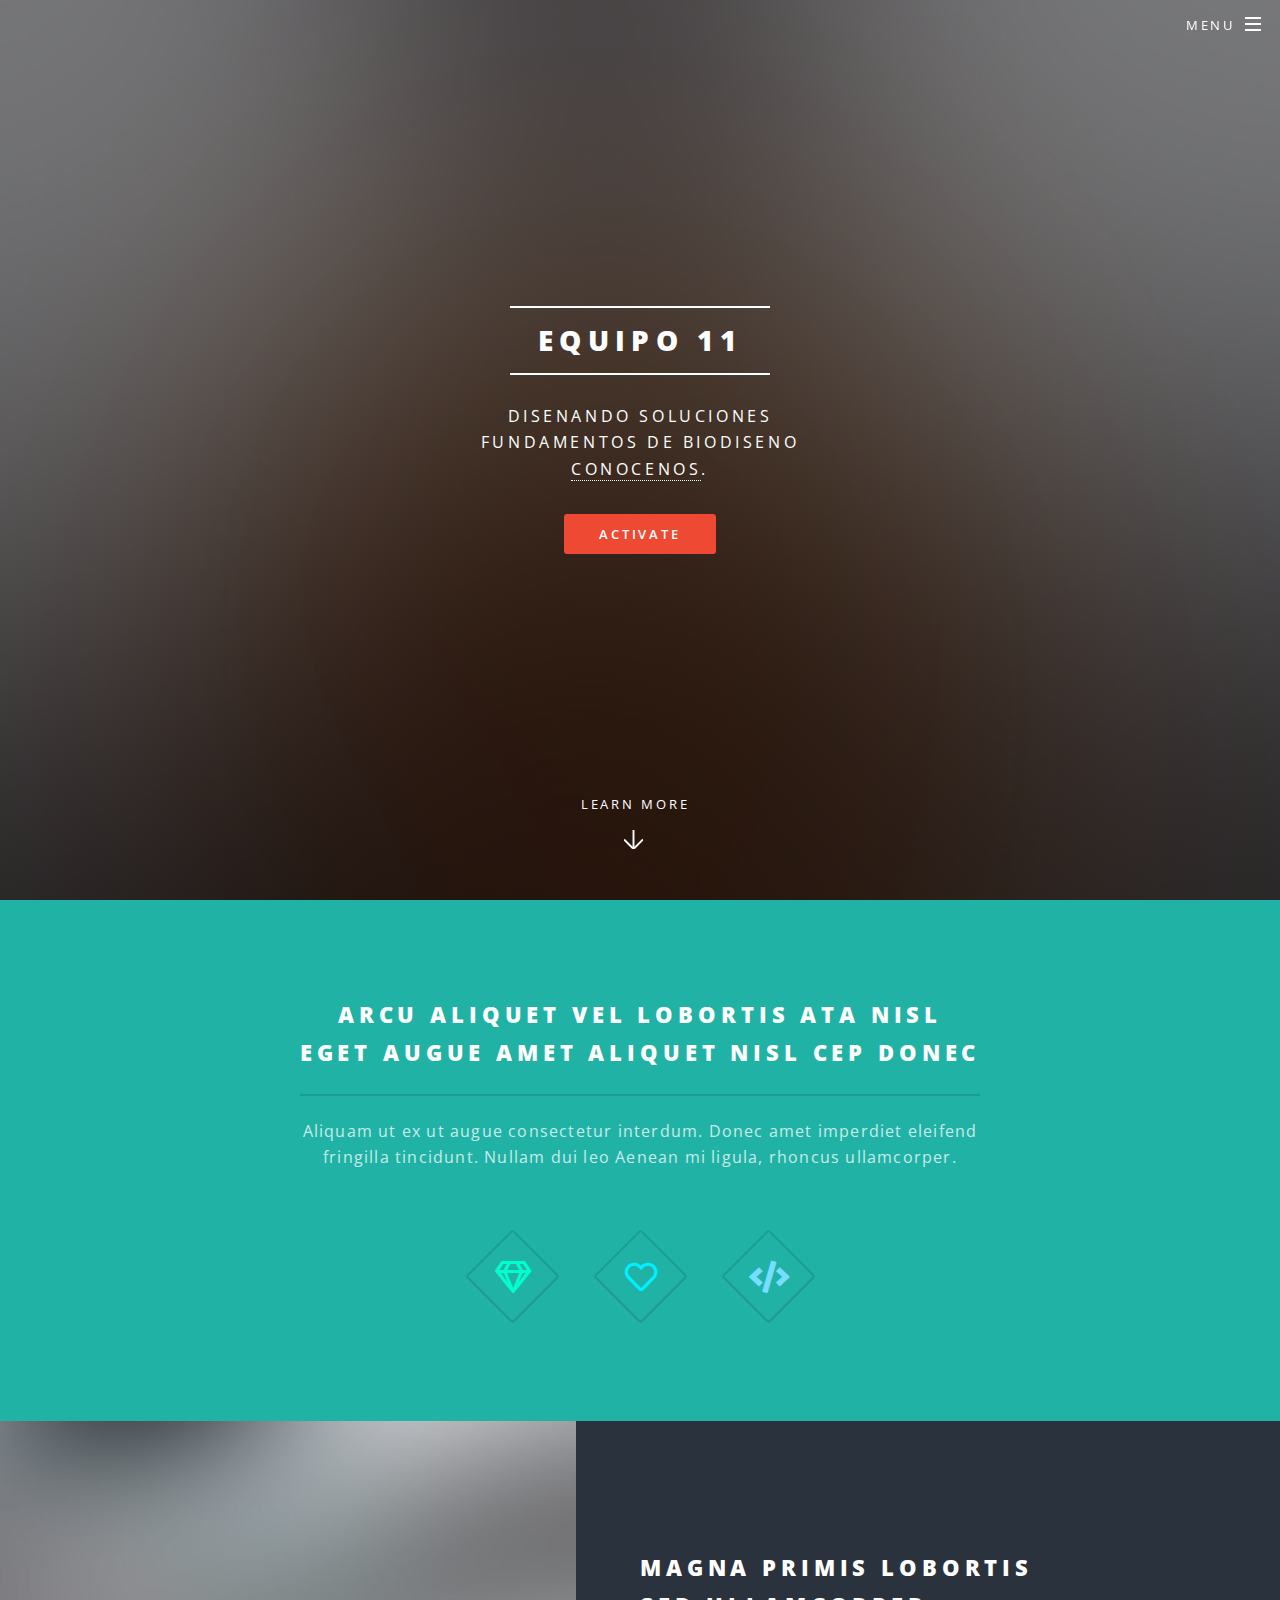
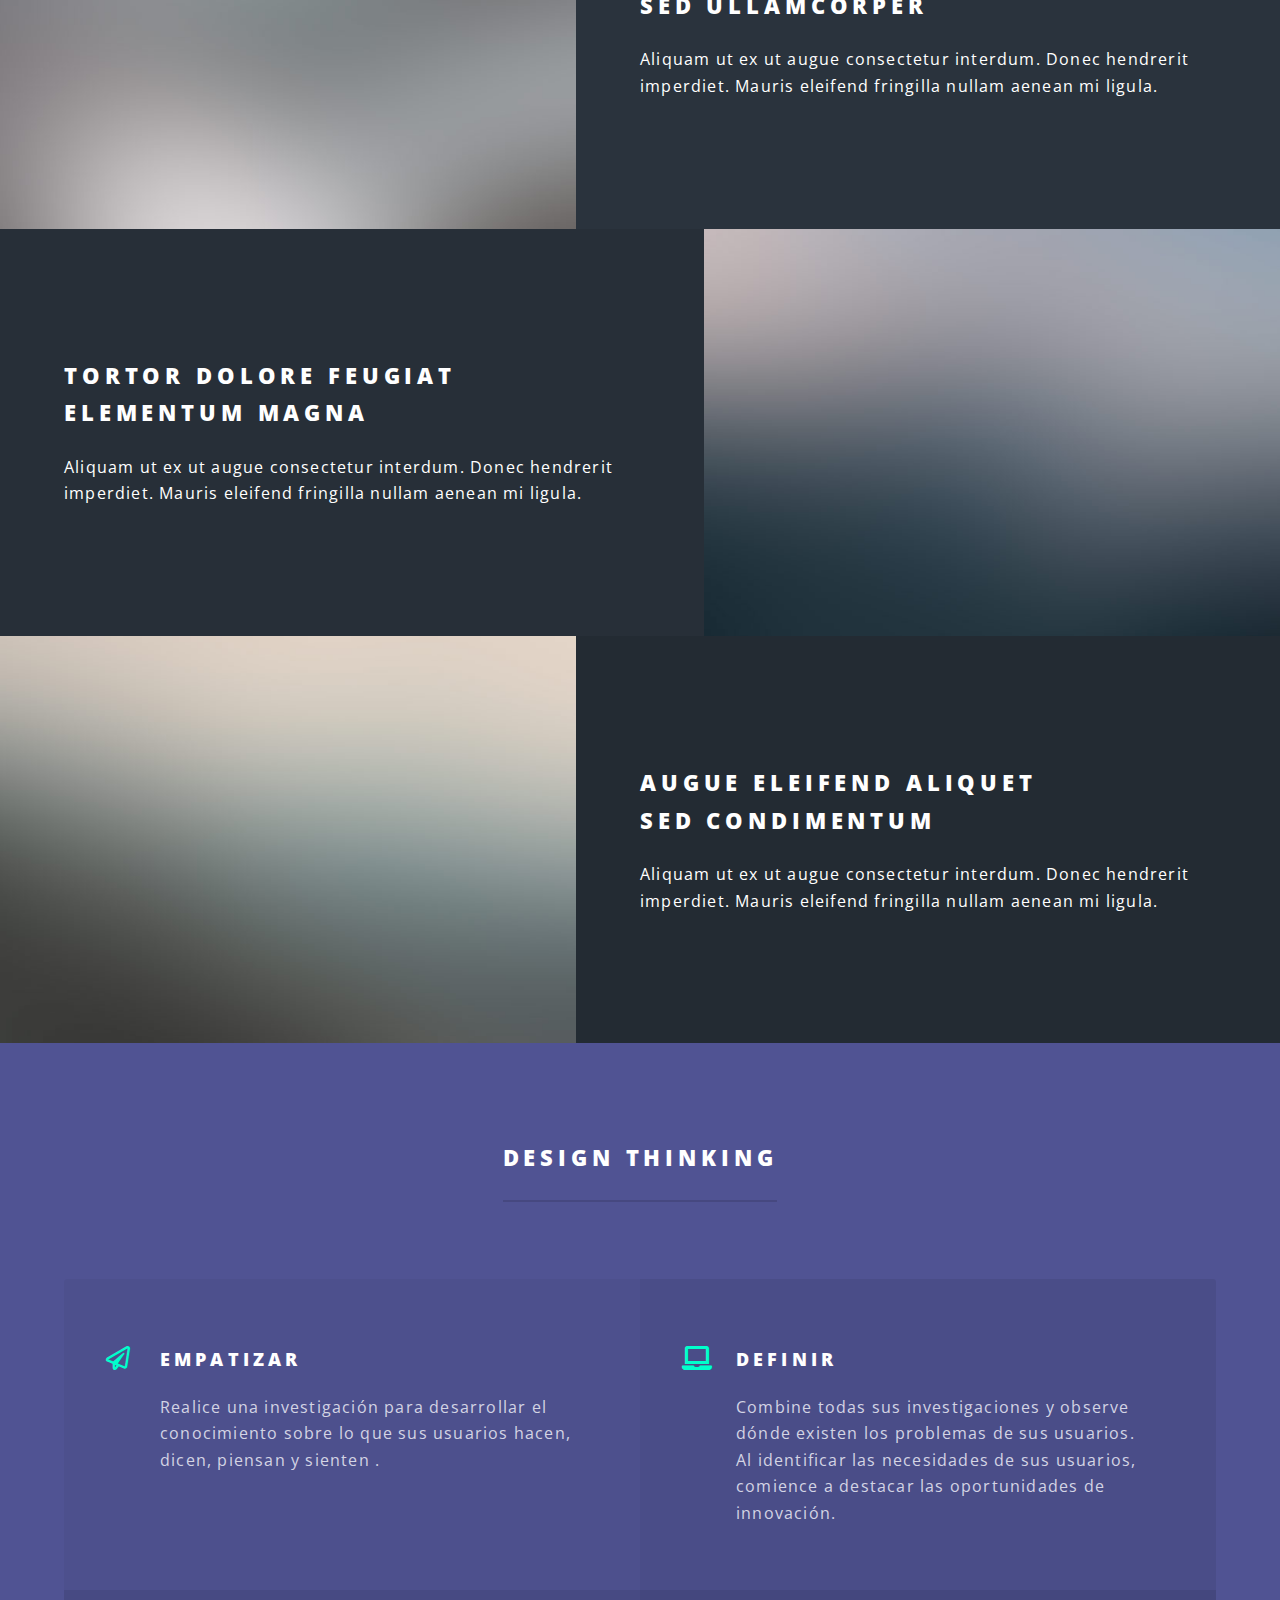
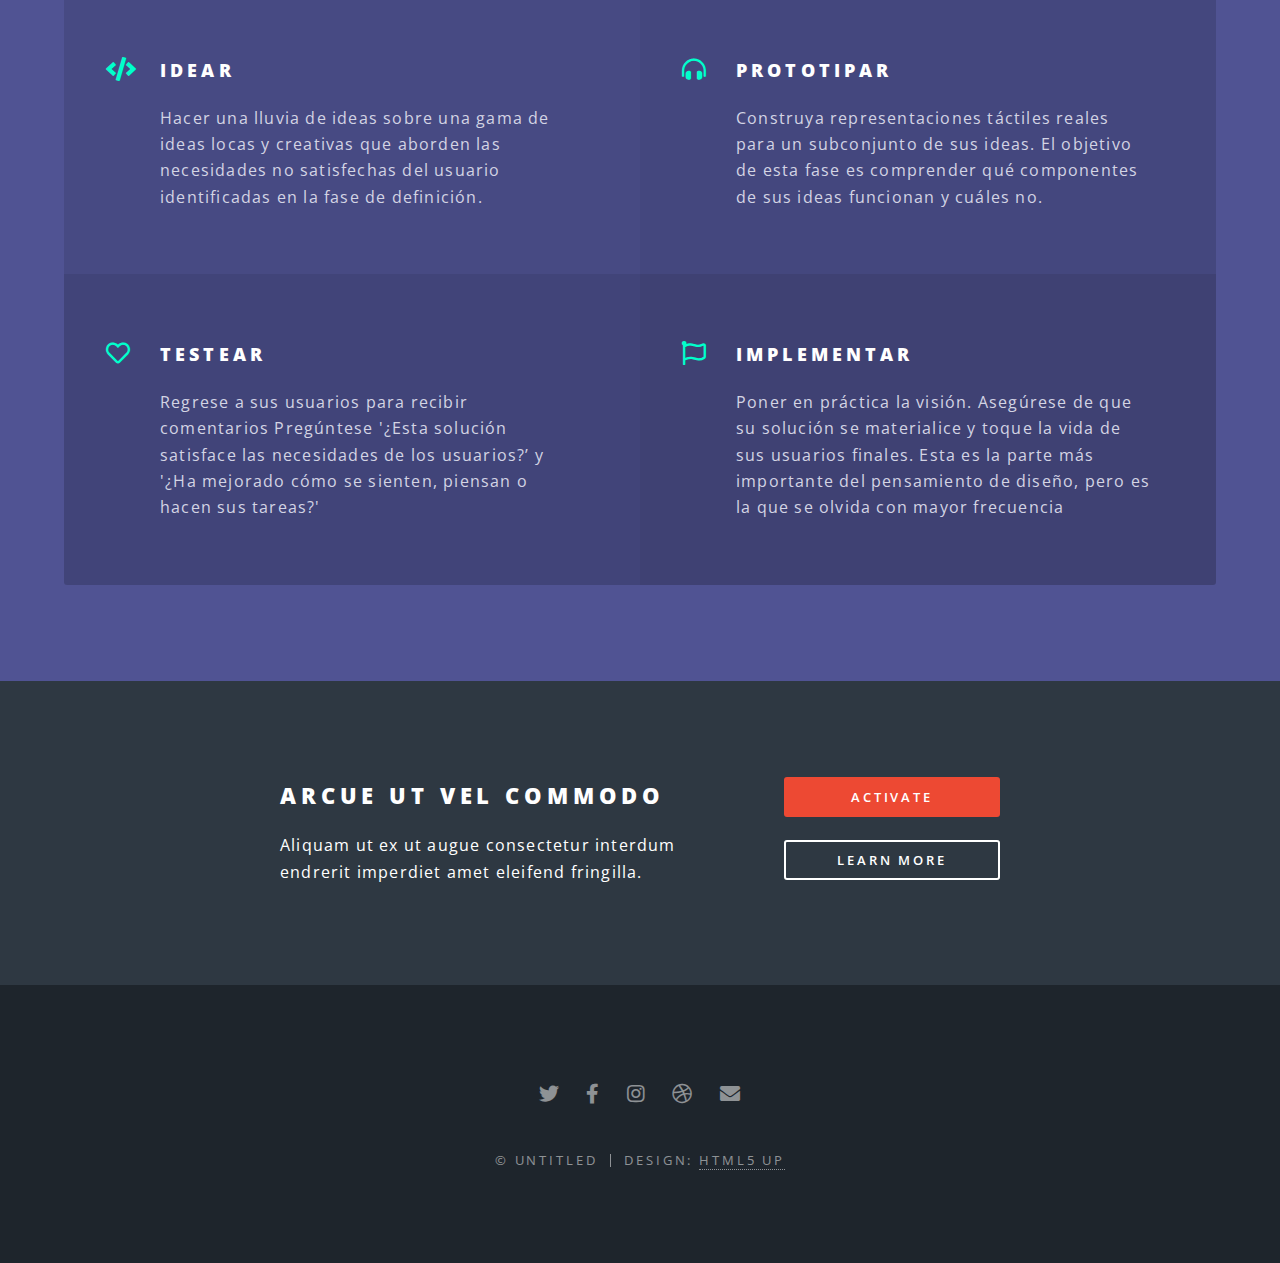
==== commit e1a1290e: "semana2" ====
--- a/index.html
+++ b/index.html
@@ -19,23 +19,20 @@
 
 				<!-- Header -->
 					<header id="header" class="alt">
-						<h1><a href="index.html">Spectral</a></h1>
+						<h1><a href="index.html">Biodiseño</a></h1>
 						<nav id="nav">
 							<ul>
 								<li class="special">
 									<a href="#menu" class="menuToggle"><span>Menu</span></a>
 									<div id="menu">
 										<ul>
-											<li><a href="index.html">Home</a></li>
-											<li><a href="generic.html">Generic</a></li>
-                                            <li><a href="generic2.html">Generic2</a></li>
-                                            <li><a href="generic3.html">Generic3</a></li>
-                                            <li><a href="generic4.html">Generic4</a></li>
-                                            
-                                            
+                                            <li><a href="index.html">Home</a></li>
 											<li><a href="elements.html">Elements</a></li>
-											<li><a href="#">Sign Up</a></li>
-											<li><a href="#">Log In</a></li>
+                                            <li><a href="identificar.html">Identificar</a></li>
+                                            <li><a href="inventar.html">Inventar</a></li>
+                                            <li><a href="implementar.html">Implementar</a></li>
+                                            <li><a href="comunicar.html">Comunicar</a></li>
+                                            <li><a href="nosotros.html">Nosotros</a></li>
 										</ul>
 									</div>
 								</li>
@@ -46,15 +43,20 @@
 				<!-- Banner -->
 					<section id="banner">
 						<div class="inner">
-							<h2>Spectral</h2>
-							<p>Another fine responsive<br />
-							site template freebie<br />
-							crafted by <a href="http://html5up.net">HTML5 UP</a>.</p>
+							<h2>Equipo 11</h2>
+							<p>Disenando soluciones<br />
+							Fundamentos de biodiseno<br />
+				<a href="nosotros.html">Conocenos</a>.</p>
 							<ul class="actions special">
 								<li><a href="#" class="button primary">Activate</a></li>
 							</ul>
 						</div>
 						<a href="#one" class="more scrolly">Learn More</a>
+					</section>
+                
+                
+                    <section id="cuasibaner">
+                        <div class="inner"></div>
 					</section>
 
 				<!-- One -->
@@ -103,34 +105,35 @@
 					<section id="three" class="wrapper style3 special">
 						<div class="inner">
 							<header class="major">
-								<h2>Accumsan mus tortor nunc aliquet</h2>
-								<p>Aliquam ut ex ut augue consectetur interdum. Donec amet imperdiet eleifend<br />
-								fringilla tincidunt. Nullam dui leo Aenean mi ligula, rhoncus ullamcorper.</p>
+								<h2>Design Thinking</h2>
+								<!-- Three 
+                                <p>Aliquam ut ex ut augue consectetur interdum. Donec amet imperdiet eleifend<br />
+								fringilla tincidunt. Nullam dui leo Aenean mi ligula, rhoncus ullamcorper.</p> -->
 							</header>
 							<ul class="features">
 								<li class="icon fa-paper-plane">
-									<h3>Arcu accumsan</h3>
-									<p>Augue consectetur sed interdum imperdiet et ipsum. Mauris lorem tincidunt nullam amet leo Aenean ligula consequat consequat.</p>
+									<h3>Empatizar</h3>
+									<p>Realice una investigación para desarrollar el conocimiento sobre lo que sus usuarios hacen, dicen, piensan y sienten .</p>
 								</li>
 								<li class="icon solid fa-laptop">
-									<h3>Ac Augue Eget</h3>
-									<p>Augue consectetur sed interdum imperdiet et ipsum. Mauris lorem tincidunt nullam amet leo Aenean ligula consequat consequat.</p>
+									<h3>Definir</h3>
+									<p>Combine todas sus investigaciones y observe dónde existen los problemas de sus usuarios. Al identificar las necesidades de sus usuarios, comience a destacar las oportunidades de innovación.</p>
 								</li>
 								<li class="icon solid fa-code">
-									<h3>Mus Scelerisque</h3>
-									<p>Augue consectetur sed interdum imperdiet et ipsum. Mauris lorem tincidunt nullam amet leo Aenean ligula consequat consequat.</p>
+									<h3>Idear</h3>
+									<p>Hacer una lluvia de ideas sobre una gama de ideas locas y creativas que aborden las necesidades no satisfechas del usuario identificadas en la fase de definición. </p>
 								</li>
 								<li class="icon solid fa-headphones-alt">
-									<h3>Mauris Imperdiet</h3>
-									<p>Augue consectetur sed interdum imperdiet et ipsum. Mauris lorem tincidunt nullam amet leo Aenean ligula consequat consequat.</p>
+									<h3>Prototipar</h3>
+									<p>Construya representaciones táctiles reales para un subconjunto de sus ideas. El objetivo de esta fase es comprender qué componentes de sus ideas funcionan y cuáles no.</p>
 								</li>
 								<li class="icon fa-heart">
-									<h3>Aenean Primis</h3>
-									<p>Augue consectetur sed interdum imperdiet et ipsum. Mauris lorem tincidunt nullam amet leo Aenean ligula consequat consequat.</p>
+									<h3>Testear</h3>
+									<p>Regrese a sus usuarios para recibir comentarios Pregúntese '¿Esta solución satisface las necesidades de los usuarios?’ y '¿Ha mejorado cómo se sienten, piensan o hacen sus tareas?'</p>
 								</li>
 								<li class="icon fa-flag">
-									<h3>Tortor Ut</h3>
-									<p>Augue consectetur sed interdum imperdiet et ipsum. Mauris lorem tincidunt nullam amet leo Aenean ligula consequat consequat.</p>
+									<h3>Implementar</h3>
+									<p>Poner en práctica la visión. Asegúrese de que su solución se materialice y toque la vida de sus usuarios finales. Esta es la parte más importante del pensamiento de diseño, pero es la que se olvida con mayor frecuencia</p>
 								</li>
 							</ul>
 						</div>
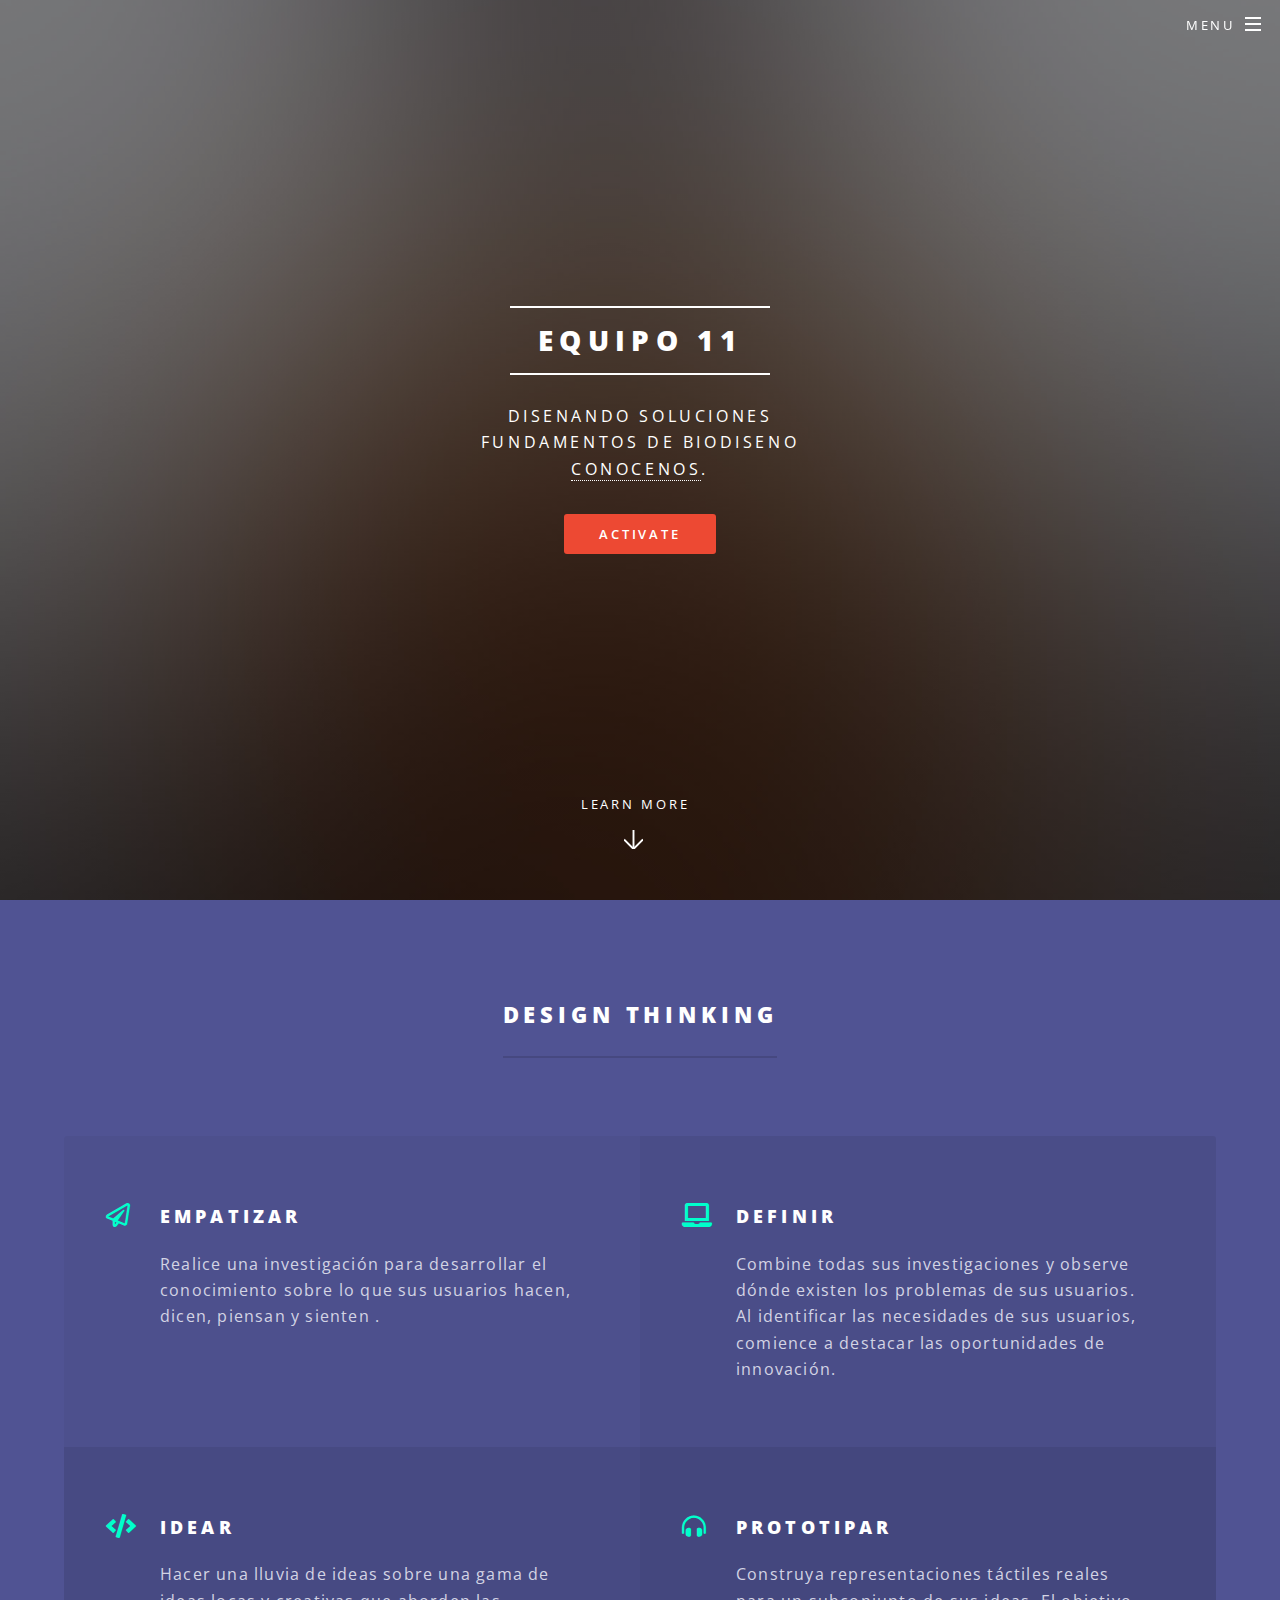
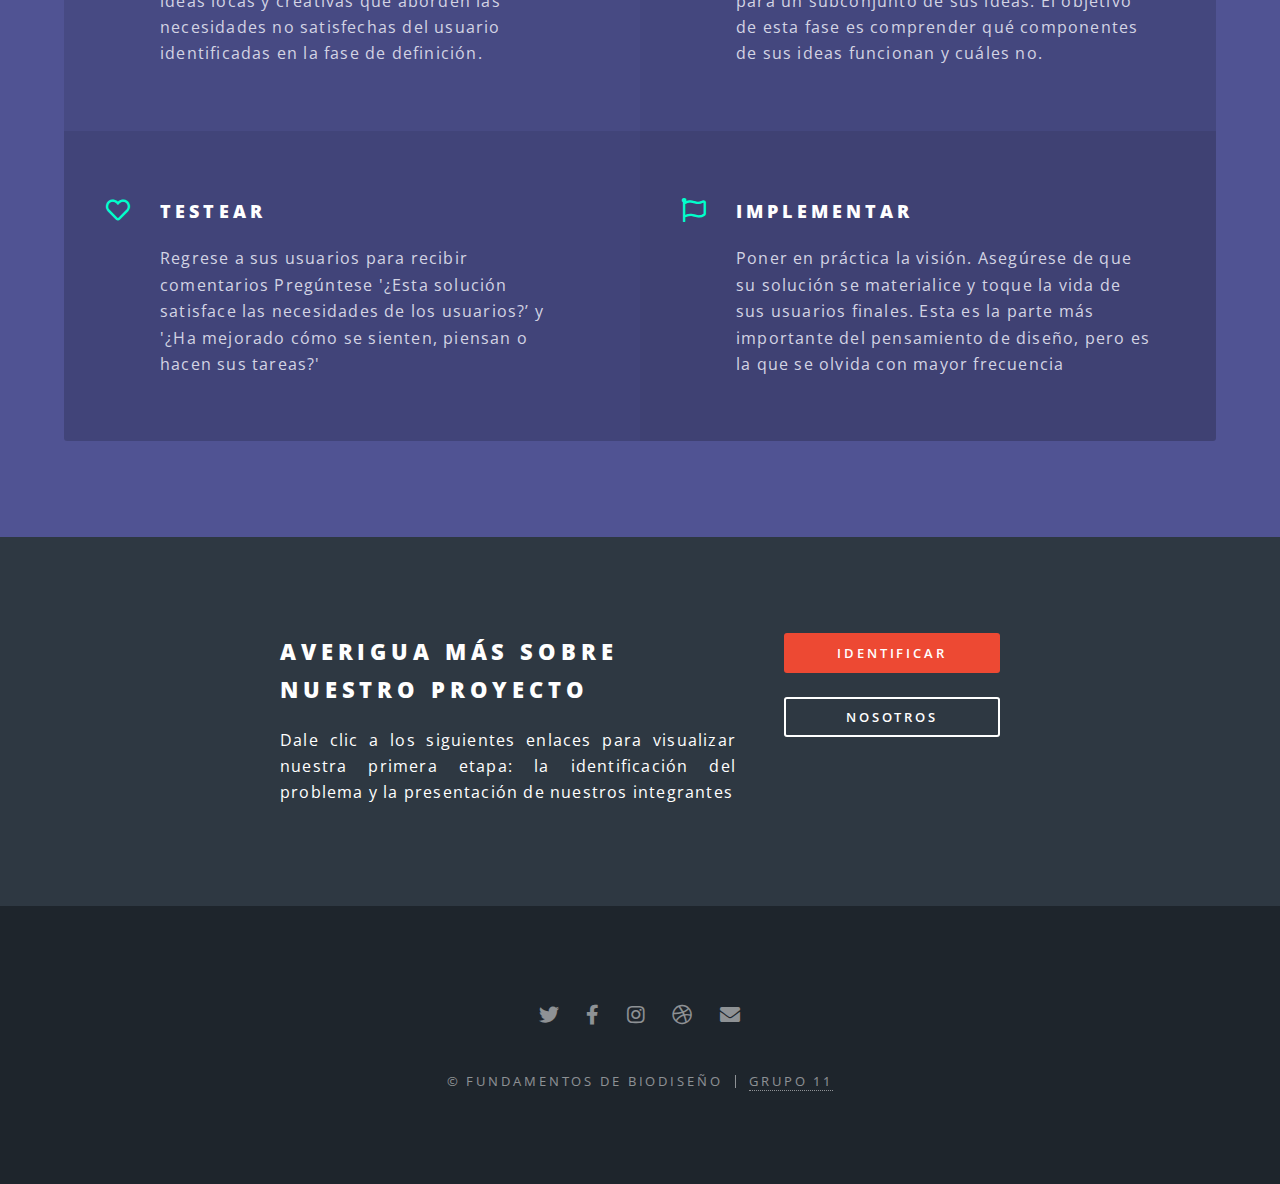
==== commit 03bb5b7f: "previocita" ====
--- a/index.html
+++ b/index.html
@@ -51,7 +51,7 @@
 								<li><a href="#" class="button primary">Activate</a></li>
 							</ul>
 						</div>
-						<a href="#one" class="more scrolly">Learn More</a>
+						<a href="#three" class="more scrolly">Learn More</a>
 					</section>
                 
                 
@@ -59,7 +59,7 @@
                         <div class="inner"></div>
 					</section>
 
-				<!-- One -->
+				<!-- One 
 					<section id="one" class="wrapper style1 special">
 						<div class="inner">
 							<header class="major">
@@ -76,7 +76,7 @@
 						</div>
 					</section>
 
-				<!-- Two -->
+				 Two 
 					<section id="two" class="wrapper alt style2">
 						<section class="spotlight">
 							<div class="image"><img src="images/pic01.jpg" alt="" /></div><div class="content">
@@ -101,7 +101,7 @@
 						</section>
 					</section>
 
-				<!-- Three -->
+				 Three -->
 					<section id="three" class="wrapper style3 special">
 						<div class="inner">
 							<header class="major">
@@ -143,12 +143,12 @@
 					<section id="cta" class="wrapper style4">
 						<div class="inner">
 							<header>
-								<h2>Arcue ut vel commodo</h2>
-								<p>Aliquam ut ex ut augue consectetur interdum endrerit imperdiet amet eleifend fringilla.</p>
+								<h2>Averigua más sobre nuestro proyecto</h2>
+								<p style="text-align:justify">Dale clic a los siguientes enlaces para visualizar nuestra primera etapa: la identificación del problema y la presentación de nuestros integrantes</p>
 							</header>
 							<ul class="actions stacked">
-								<li><a href="#" class="button fit primary">Activate</a></li>
-								<li><a href="#" class="button fit">Learn More</a></li>
+								<li><a href="identificar.html" class="button fit primary">Identificar</a></li>
+								<li><a href="nosotros.html" class="button fit">Nosotros</a></li>
 							</ul>
 						</div>
 					</section>
@@ -163,7 +163,8 @@
 							<li><a href="#" class="icon solid fa-envelope"><span class="label">Email</span></a></li>
 						</ul>
 						<ul class="copyright">
-							<li>&copy; Untitled</li><li>Design: <a href="http://html5up.net">HTML5 UP</a></li>
+							<li>&copy; Fundamentos de Biodiseño</li><li> 
+                            <a href="#">Grupo 11</a></li>
 						</ul>
 					</footer>
 
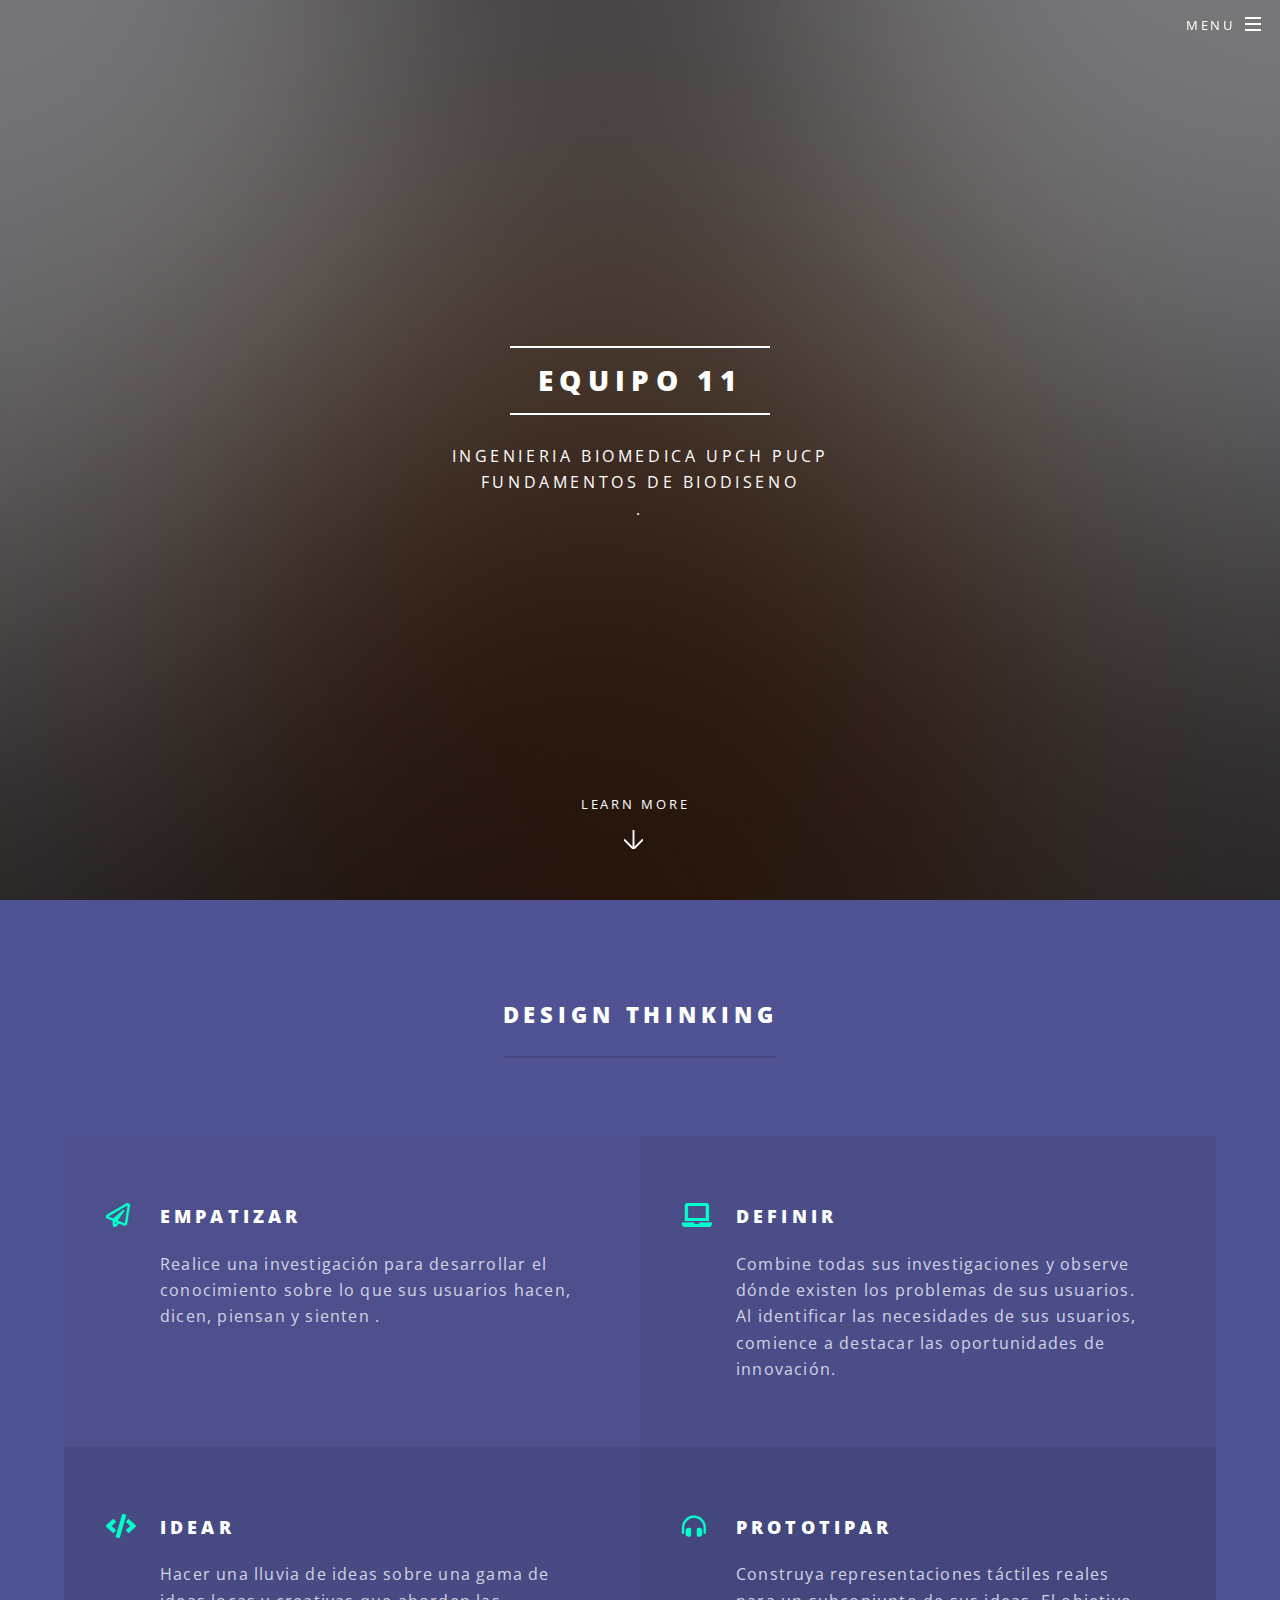
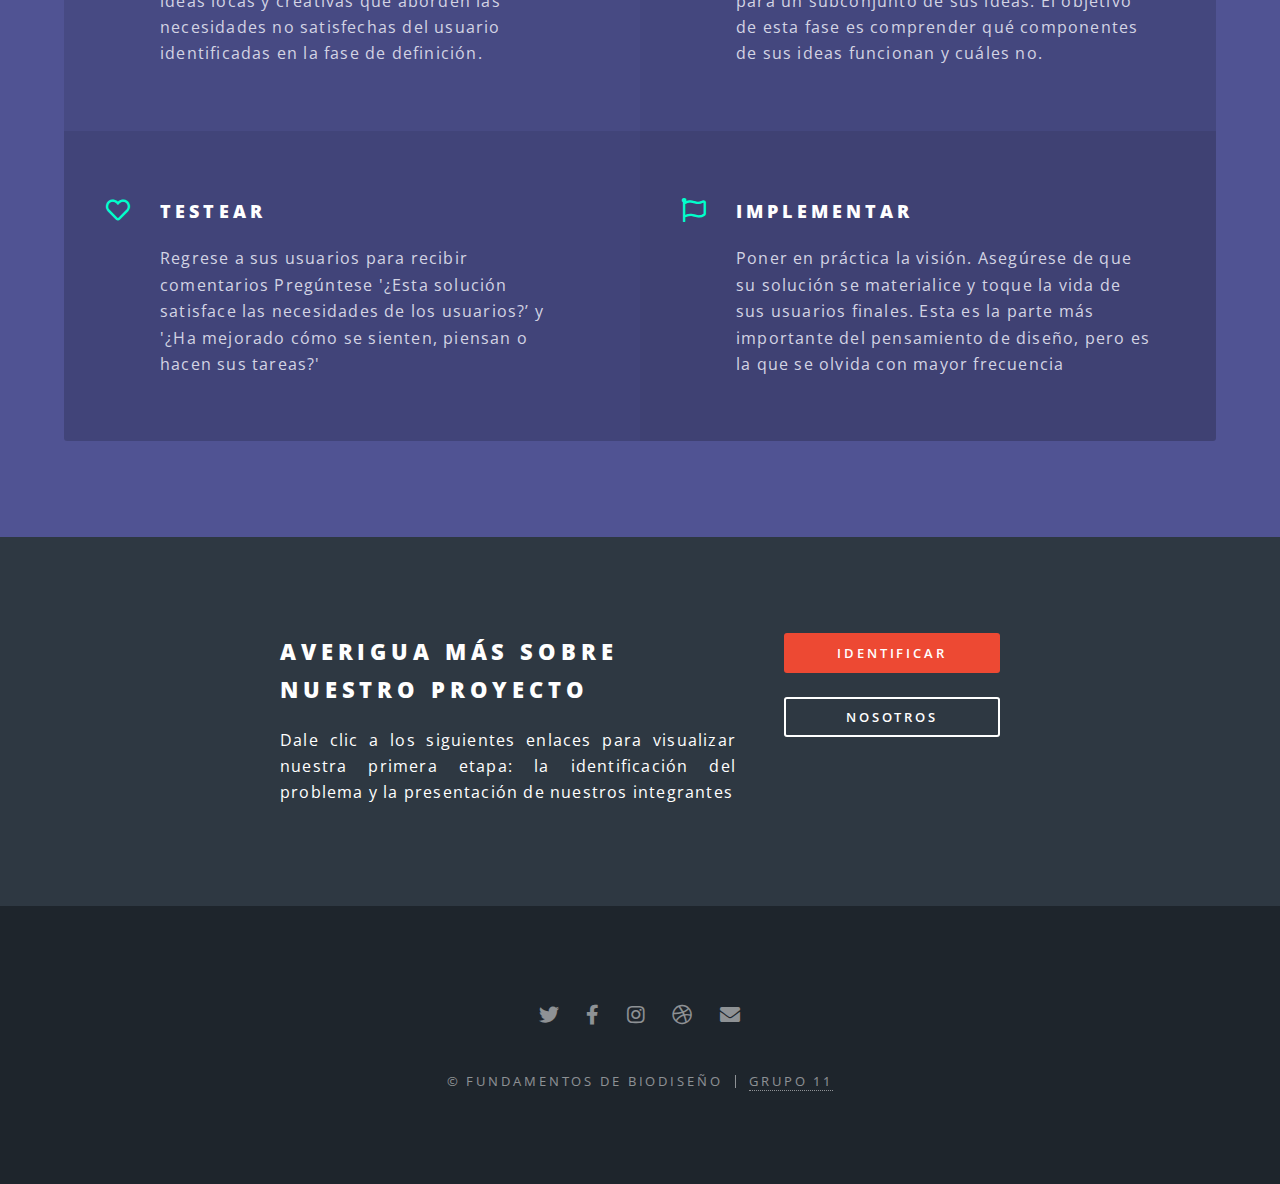
==== commit c789da49: "todo" ====
--- a/index.html
+++ b/index.html
@@ -44,12 +44,12 @@
 					<section id="banner">
 						<div class="inner">
 							<h2>Equipo 11</h2>
-							<p>Disenando soluciones<br />
+							<p>Ingenieria Biomedica UPCH PUCP<br />
 							Fundamentos de biodiseno<br />
-				<a href="nosotros.html">Conocenos</a>.</p>
-							<ul class="actions special">
+				        <!--<a href="nosotros.html">Conocenos</a>-->.</p>
+							<!--<ul class="actions special">
 								<li><a href="#" class="button primary">Activate</a></li>
-							</ul>
+							</ul>-->
 						</div>
 						<a href="#three" class="more scrolly">Learn More</a>
 					</section>
